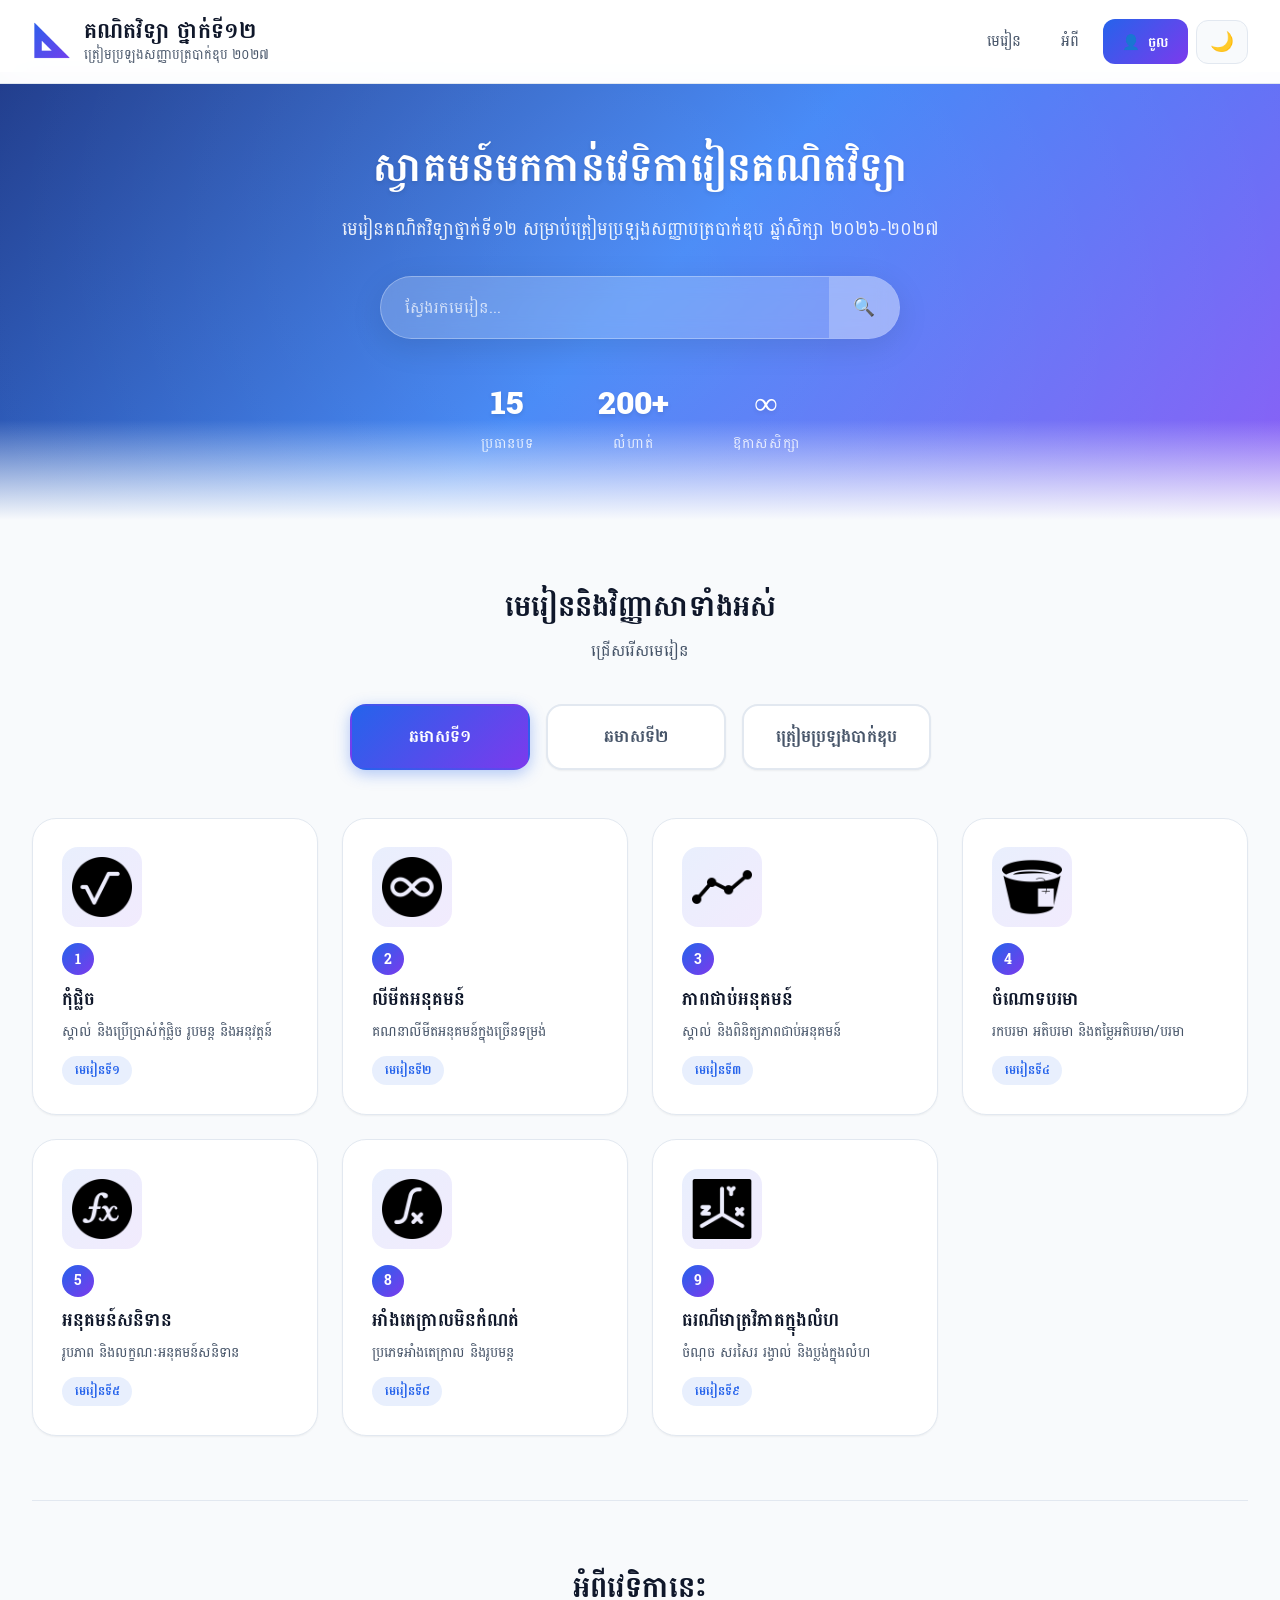
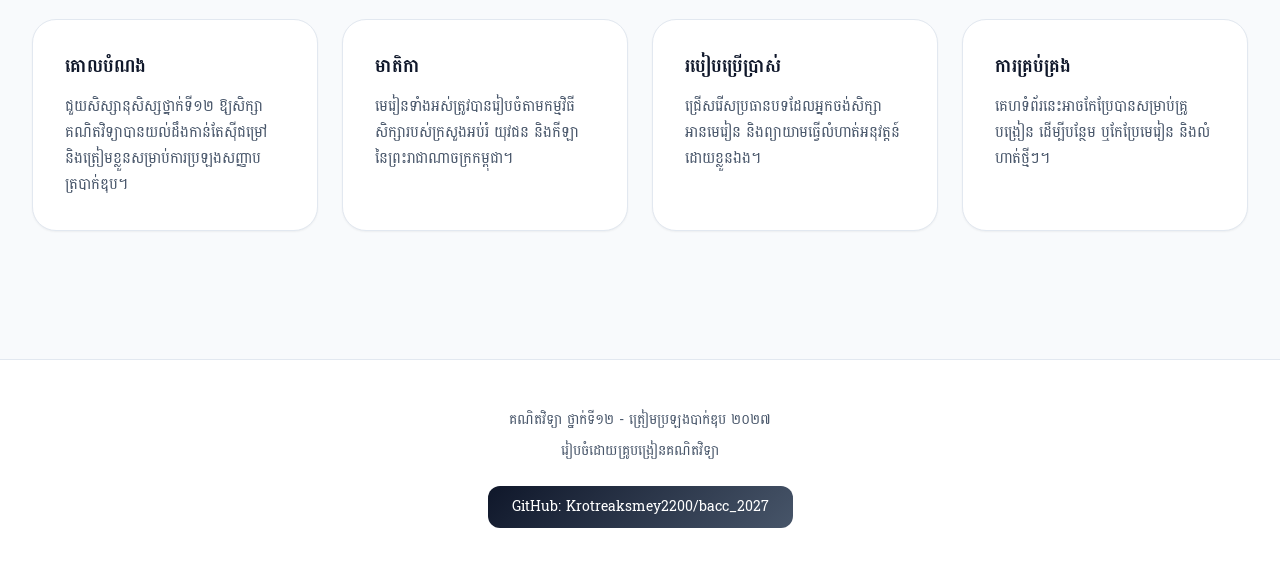
==== index.html @ 8f32b0fa "Revert "Add user management: allow/block/delete users, check access permissions" This reverts commit" ====
<!DOCTYPE html>
<html lang="km">
<head>
    <meta charset="UTF-8">
    <meta name="viewport" content="width=device-width, initial-scale=1.0">
    <title>គណិតវិទ្យា ថ្នាក់ទី១២ - ត្រៀមប្រឡងបាក់ឌុប ២០២៧</title>
    <link rel="stylesheet" href="css/style.css">
    <link rel="preconnect" href="https://fonts.googleapis.com">
    <link href="https://fonts.googleapis.com/css2?family=Battambang:wght@300;400;500;600;700;800;900&family=Noto+Sans+Khmer:wght@300;400;500;600;700&display=swap" rel="stylesheet">
    <script src="https://polyfill.io/v3/polyfill.min.js?features=es6"></script>
    <script>
    MathJax = {
        tex: {
            inlineMath: [['\\(', '\\)']],
            displayMath: [['$$', '$$']],
            processEscapes: true
        }
    };
    </script>
    <script id="MathJax-script" async src="https://cdn.jsdelivr.net/npm/mathjax@3/es5/tex-mml-chtml.js"></script>
    
    <!-- Firebase SDK -->
    <script src="https://www.gstatic.com/firebasejs/10.12.0/firebase-app-compat.js"></script>
    <script src="https://www.gstatic.com/firebasejs/10.12.0/firebase-auth-compat.js"></script>
    <script src="https://www.gstatic.com/firebasejs/10.12.0/firebase-firestore-compat.js"></script>
</head>
<body>

    <header class="header">
        <div class="header-content">
            <div class="logo">
                <span class="logo-icon">📐</span>
                <div>
                    <h1>គណិតវិទ្យា ថ្នាក់ទី១២</h1>
                    <p class="subtitle">ត្រៀមប្រឡងសញ្ញាបត្របាក់ឌុប ២០២៧</p>
                </div>
            </div>
            <nav class="nav-links">
                <a href="#topics" class="nav-link">មេរៀន</a>
                <a href="#about" class="nav-link">អំពី</a>
                <div id="authSection">
                    <button id="loginBtn" class="login-btn" onclick="signInWithGoogle()">
                        <span class="login-icon">👤</span>
                        <span class="login-text">ចូល</span>
                    </button>
                    <div id="userSection" class="user-section hidden">
                        <img id="userAvatar" class="user-avatar" src="" alt="avatar">
                        <span id="userName" class="user-name"></span>
                        <button id="logoutBtn" class="logout-btn" onclick="signOut()">ចេញ</button>
                    </div>
                </div>
                <button id="themeToggle" class="theme-toggle" title="ប្ដូរពណ៌">🌙</button>
            </nav>
            <button class="mobile-menu-btn" id="mobileMenuBtn">☰</button>
        </div>
    </header>

    <section class="hero">
        <div class="hero-content">
            <h2>ស្វាគមន៍មកកាន់វេទិការៀនគណិតវិទ្យា</h2>
            <p>មេរៀនគណិតវិទ្យាថ្នាក់ទី១២ សម្រាប់ត្រៀមប្រឡងសញ្ញាបត្របាក់ឌុប ឆ្នាំសិក្សា ២០២៦-២០២៧</p>
            <div class="search-box">
                <input type="text" id="searchInput" placeholder="ស្វែងរកមេរៀន..." />
                <button id="searchBtn" class="search-btn">🔍</button>
            </div>
            <div class="stats">
                <div class="stat-item">
                    <span class="stat-number">15</span>
                    <span class="stat-label">ប្រធានបទ</span>
                </div>
                <div class="stat-item">
                    <span class="stat-number">200+</span>
                    <span class="stat-label">លំហាត់</span>
                </div>
                <div class="stat-item">
                    <span class="stat-number">∞</span>
                    <span class="stat-label">ឱកាសសិក្សា</span>
                </div>
            </div>
        </div>
    </section>

    <main class="main-content">
        <section id="topics" class="topics-section">
            <h2 class="section-title"> មេរៀននិងវិញ្ញាសាទាំងអស់</h2>
            <p class="section-desc">ជ្រើសរើសមេរៀន</p>

            <div class="semester-tabs">
                <button class="semester-tab active" data-semester="1" onclick="filterBySemester(1)">ឆមាសទី១</button>
                <button class="semester-tab" data-semester="2" onclick="filterBySemester(2)">ឆមាសទី២</button>
                <button class="semester-tab" data-semester="3" onclick="filterBySemester(3)">ត្រៀមប្រឡងបាក់ឌុប</button>
            </div>

            <div class="topics-grid" id="topicsGrid">
                <!-- Topics will be loaded dynamically -->
            </div>
        </section>

        <section id="about" class="about-section">
            <h2 class="section-title"> អំពីវេទិកានេះ</h2>
            <div class="about-content">
                <div class="about-card">
                    <h3> គោលបំណង</h3>
                    <p>ជួយសិស្សានុសិស្សថ្នាក់ទី១២ ឱ្យសិក្សាគណិតវិទ្យាបានយល់ដឹងកាន់តែស៊ីជម្រៅ និងត្រៀមខ្លួនសម្រាប់ការប្រឡងសញ្ញាបត្របាក់ឌុប។</p>
                </div>
                <div class="about-card">
                    <h3> មាតិកា</h3>
                    <p>មេរៀនទាំងអស់ត្រូវបានរៀបចំតាមកម្មវិធីសិក្សារបស់ក្រសួងអប់រំ យុវជន និងកីឡា នៃព្រះរាជាណាចក្រកម្ពុជា។</p>
                </div>
                <div class="about-card">
                    <h3> របៀបប្រើប្រាស់</h3>
                    <p>ជ្រើសរើសប្រធានបទដែលអ្នកចង់សិក្សា អានមេរៀន និងព្យាយាមធ្វើលំហាត់អនុវត្តន៍ដោយខ្លួនឯង។</p>
                </div>
                <div class="about-card">
                    <h3> ការគ្រប់គ្រង</h3>
                    <p>គេហទំព័រនេះអាចកែប្រែបានសម្រាប់គ្រូបង្រៀន ដើម្បីបន្ថែម ឬកែប្រែមេរៀន និងលំហាត់ថ្មីៗ។</p>
                </div>
            </div>
        </section>
    </main>

    <div id="topicModal" class="modal hidden">
        <div class="modal-overlay" id="modalOverlay"></div>
        <div class="modal-content">
            <button class="modal-close" id="modalClose">&times;</button>
            <div class="modal-header">
                <span class="modal-icon" id="modalIcon"></span>
                <h2 id="modalTitle"></h2>
            </div>
            <div class="modal-tabs">
                <button class="modal-tab active" data-tab="lesson" onclick="switchTab('lesson')">📖 មេរៀន</button>
                <button class="modal-tab" data-tab="exercise" onclick="switchTab('exercise')">✏️ លំហាត់</button>
            </div>
            <div class="modal-body" id="modalBody">
                <!-- Lesson content will be loaded here -->
            </div>
            <div class="modal-body hidden" id="exerciseBody">
                <!-- Exercise content will be loaded here -->
            </div>
        </div>
    </div>

    <!-- PDF Fullscreen Viewer -->
    <div id="pdfFullscreen" class="pdf-fullscreen hidden">
        <div class="pdf-fullscreen-header">
            <span id="pdfFullscreenTitle" class="pdf-fullscreen-title"></span>
            <button class="pdf-fullscreen-close" onclick="closePdfFullscreen()">&times;</button>
        </div>
        <iframe id="pdfFullscreenFrame" src="" frameborder="0"></iframe>
    </div>

    <footer class="footer">
        <div class="footer-content">
            <p>គណិតវិទ្យា ថ្នាក់ទី១២ - ត្រៀមប្រឡងបាក់ឌុប ២០២៧</p>
            <p>រៀបចំដោយគ្រូបង្រៀនគណិតវិទ្យា </p>
            <p class="footer-github">
                <a href=" " target="_blank">
                     GitHub: Krotreaksmey2200/bacc_2027
                </a>
            </p>
        </div>
    </footer>

    <!-- Topic Files -->
    <script src="topics/01.js"></script>
    <script src="topics/02.js"></script>
    <script src="topics/03.js"></script>
    <script src="topics/04.js"></script>
    <script src="topics/05.js"></script>
    <script src="topics/06.js"></script>
    <script src="topics/07.js"></script>
    <script src="topics/08.js"></script>
    <script src="topics/09.js"></script>
    <script src="topics/10.js"></script>
    <script src="topics/11.js"></script>
    <script src="topics/12.js"></script>
    <script src="topics/13.js"></script>
    <script src="topics/14.js"></script>
    <script src="topics/15.js"></script>
    <script src="topics/16.js"></script>
    <script src="topics/17.js"></script>
    <script src="topics/18.js"></script>
    
    <script src="js/data.js"></script>
    <script src="js/main.js"></script>
    <script src="js/firebase-config.js"></script>
    <script>
        // Auth check - redirect to login if not authenticated
        auth.onAuthStateChanged((user) => {
            if (!user) {
                window.location.href = 'login.html';
            }
        });
        
        // Auth functions
        const loginBtn = document.getElementById('loginBtn');
        const userSection = document.getElementById('userSection');
        const userAvatar = document.getElementById('userAvatar');
        const userName = document.getElementById('userName');
        
        // Google Sign-In
        function signInWithGoogle() {
            auth.signInWithPopup(provider)
                .then((result) => {
                    console.log('User signed in:', result.user.displayName);
                })
                .catch((error) => {
                    console.error('Error:', error.message);
                    alert('មានកំហុសក្នុងការចូល។ សូមព្យាយាមម្តងទៀត។');
                });
        }
        
        // Sign Out
        function signOut() {
            auth.signOut()
                .then(() => {
                    console.log('User signed out');
                })
                .catch((error) => {
                    console.error('Error:', error.message);
                });
        }
        
        // Auth State Observer
        auth.onAuthStateChanged((user) => {
            if (user) {
                // User is signed in
                loginBtn.classList.add('hidden');
                userSection.classList.remove('hidden');
                userAvatar.src = user.photoURL || 'https://via.placeholder.com/32';
                userName.textContent = user.displayName || user.email;
                
                // Save user and log activity
                saveUser(user);
                logActivity('view_home', 'index.html');
            } else {
                // User is signed out
                loginBtn.classList.remove('hidden');
                userSection.classList.add('hidden');
            }
        });
    </script>
</body>
</html>
---- css/style.css ----
/* ===== CSS Variables ===== */
:root {
    --primary: #2563eb;
    --primary-dark: #1d4ed8;
    --primary-light: #3b82f6;
    --secondary: #7c3aed;
    --accent: #06b6d4;
    --success: #10b981;
    --warning: #f59e0b;
    --danger: #ef4444;
    --bg: #f8fafc;
    --bg-card: #ffffff;
    --bg-header: rgba(255, 255, 255, 0.98);
    --text: #0f172a;
    --text-secondary: #475569;
    --text-light: #94a3b8;
    --border: #e2e8f0;
    --shadow-sm: 0 1px 2px 0 rgba(0, 0, 0, 0.05);
    --shadow: 0 4px 6px -1px rgba(0, 0, 0, 0.1), 0 2px 4px -2px rgba(0, 0, 0, 0.1);
    --shadow-md: 0 10px 15px -3px rgba(0, 0, 0, 0.1), 0 4px 6px -4px rgba(0, 0, 0, 0.1);
    --shadow-lg: 0 20px 25px -5px rgba(0, 0, 0, 0.1), 0 8px 10px -6px rgba(0, 0, 0, 0.1);
    --shadow-xl: 0 25px 50px -12px rgba(0, 0, 0, 0.25);
    --radius: 12px;
    --radius-lg: 16px;
    --radius-xl: 24px;
    --transition: all 0.2s cubic-bezier(0.4, 0, 0.2, 1);
}

[data-theme="dark"] {
    --primary: #60a5fa;
    --primary-dark: #93bbfd;
    --primary-light: #3b82f6;
    --secondary: #a78bfa;
    --accent: #22d3ee;
    --bg: #0f172a;
    --bg-card: #1e293b;
    --bg-header: rgba(15, 23, 42, 0.98);
    --text: #f1f5f9;
    --text-secondary: #94a3b8;
    --text-light: #64748b;
    --border: #334155;
    --shadow-sm: 0 1px 2px 0 rgba(0, 0, 0, 0.3);
    --shadow: 0 4px 6px -1px rgba(0, 0, 0, 0.3), 0 2px 4px -2px rgba(0, 0, 0, 0.3);
    --shadow-md: 0 10px 15px -3px rgba(0, 0, 0, 0.3), 0 4px 6px -4px rgba(0, 0, 0, 0.3);
    --shadow-lg: 0 20px 25px -5px rgba(0, 0, 0, 0.3), 0 8px 10px -6px rgba(0, 0, 0, 0.3);
    --shadow-xl: 0 25px 50px -12px rgba(0, 0, 0, 0.5);
}

/* ===== Reset & Base ===== */
*, *::before, *::after {
    margin: 0;
    padding: 0;
    box-sizing: border-box;
}

html {
    scroll-behavior: smooth;
    -webkit-text-size-adjust: 100%;
}

body {
    font-family: 'Battambang', 'Noto Sans Khmer', -apple-system, BlinkMacSystemFont, sans-serif;
    background: var(--bg);
    color: var(--text);
    line-height: 1.6;
    transition: var(--transition);
    -webkit-font-smoothing: antialiased;
    -moz-osx-font-smoothing: grayscale;
}

a {
    text-decoration: none;
    color: inherit;
}

/* ===== Header ===== */
.header {
    position: fixed;
    top: 0;
    left: 0;
    right: 0;
    background: var(--bg-header);
    backdrop-filter: blur(20px);
    -webkit-backdrop-filter: blur(20px);
    border-bottom: 1px solid var(--border);
    z-index: 1000;
    transition: var(--transition);
}

.header-content {
    max-width: 1280px;
    margin: 0 auto;
    padding: 1rem 2rem;
    display: flex;
    align-items: center;
    justify-content: space-between;
}

.logo {
    display: flex;
    align-items: center;
    gap: 12px;
}

.logo-icon {
    font-size: 2rem;
    background: linear-gradient(135deg, var(--primary), var(--secondary));
    -webkit-background-clip: text;
    -webkit-text-fill-color: transparent;
    background-clip: text;
}

.logo h1 {
    font-family: 'Battambang', serif;
    font-size: 1.4rem;
    font-weight: 700;
    color: var(--text);
    line-height: 1.2;
}

.logo .subtitle {
    font-size: 0.8rem;
    color: var(--text-secondary);
    font-weight: 400;
}

.nav-links {
    display: flex;
    align-items: center;
    gap: 0.5rem;
}

.nav-link {
    font-size: 0.95rem;
    font-weight: 500;
    color: var(--text-secondary);
    transition: var(--transition);
    padding: 0.6rem 1rem;
    border-radius: var(--radius);
}

.nav-link:hover {
    color: var(--primary);
    background: rgba(37, 99, 235, 0.08);
}

.theme-toggle {
    background: var(--bg);
    border: 1px solid var(--border);
    font-size: 1.2rem;
    cursor: pointer;
    padding: 0.6rem 0.8rem;
    border-radius: var(--radius);
    transition: var(--transition);
    display: flex;
    align-items: center;
    justify-content: center;
}

.theme-toggle:hover {
    border-color: var(--primary);
    background: rgba(37, 99, 235, 0.08);
    transform: scale(1.05);
}

/* ===== Auth Styles ===== */
.login-btn {
    display: flex;
    align-items: center;
    gap: 0.5rem;
    padding: 0.6rem 1.2rem;
    background: linear-gradient(135deg, var(--primary), var(--secondary));
    color: white;
    border: none;
    border-radius: var(--radius);
    font-size: 0.9rem;
    font-weight: 600;
    cursor: pointer;
    transition: var(--transition);
    font-family: 'Battambang', sans-serif;
}

.login-btn:hover {
    transform: translateY(-2px);
    box-shadow: 0 4px 12px rgba(37, 99, 235, 0.4);
}

.user-section {
    display: flex;
    align-items: center;
    gap: 0.8rem;
}

.user-avatar {
    width: 32px;
    height: 32px;
    border-radius: 50%;
    border: 2px solid var(--primary);
}

.user-name {
    font-size: 0.85rem;
    font-weight: 600;
    color: var(--text);
    max-width: 100px;
    overflow: hidden;
    text-overflow: ellipsis;
    white-space: nowrap;
}

.logout-btn {
    padding: 0.4rem 0.8rem;
    background: var(--danger);
    color: white;
    border: none;
    border-radius: var(--radius);
    font-size: 0.8rem;
    font-weight: 600;
    cursor: pointer;
    transition: var(--transition);
    font-family: 'Battambang', sans-serif;
}

.logout-btn:hover {
    background: #dc2626;
    transform: translateY(-1px);
}

.hidden {
    display: none !important;
}

.mobile-menu-btn {
    display: none;
    background: none;
    border: none;
    font-size: 1.5rem;
    cursor: pointer;
    color: var(--text);
    padding: 0.5rem;
}

/* ===== Hero Section ===== */
.hero {
    margin-top: 72px;
    background: linear-gradient(135deg, #1e3a8a 0%, #3b82f6 50%, #8b5cf6 100%);
    padding: 4rem 2rem;
    text-align: center;
    position: relative;
    overflow: hidden;
}

.hero::before {
    content: '';
    position: absolute;
    top: -50%;
    left: -50%;
    width: 200%;
    height: 200%;
    background: radial-gradient(circle, rgba(255,255,255,0.1) 0%, transparent 60%);
    animation: float 8s ease-in-out infinite;
}

.hero::after {
    content: '';
    position: absolute;
    bottom: 0;
    left: 0;
    right: 0;
    height: 100px;
    background: linear-gradient(to top, var(--bg), transparent);
}

@keyframes float {
    0%, 100% { transform: translate(0, 0) rotate(0deg); }
    33% { transform: translate(30px, -30px) rotate(5deg); }
    66% { transform: translate(-20px, 20px) rotate(-5deg); }
}

.hero-content {
    position: relative;
    z-index: 1;
    max-width: 800px;
    margin: 0 auto;
}

.hero h2 {
    font-family: 'Battambang', serif;
    font-size: 2.5rem;
    color: #ffffff;
    margin-bottom: 1rem;
    font-weight: 700;
    text-shadow: 0 2px 4px rgba(0, 0, 0, 0.1);
}

.hero p {
    font-size: 1.1rem;
    color: rgba(255, 255, 255, 0.9);
    margin-bottom: 2rem;
    max-width: 600px;
    margin-left: auto;
    margin-right: auto;
}

.search-box {
    display: flex;
    max-width: 520px;
    margin: 0 auto 2.5rem;
    background: rgba(255, 255, 255, 0.2);
    border-radius: 50px;
    overflow: hidden;
    backdrop-filter: blur(10px);
    border: 1px solid rgba(255, 255, 255, 0.3);
    box-shadow: 0 8px 32px rgba(0, 0, 0, 0.1);
    transition: var(--transition);
}

.search-box:focus-within {
    background: rgba(255, 255, 255, 0.25);
    border-color: rgba(255, 255, 255, 0.5);
    box-shadow: 0 8px 32px rgba(0, 0, 0, 0.15);
}

.search-box input {
    flex: 1;
    padding: 1rem 1.5rem;
    border: none;
    background: transparent;
    color: #fff;
    font-size: 1rem;
    font-family: inherit;
    outline: none;
}

.search-box input::placeholder {
    color: rgba(255, 255, 255, 0.7);
}

.search-btn {
    padding: 1rem 1.5rem;
    background: rgba(255, 255, 255, 0.25);
    border: none;
    color: white;
    cursor: pointer;
    transition: var(--transition);
    font-size: 1.1rem;
}

.search-btn:hover {
    background: rgba(255, 255, 255, 0.35);
}

.stats {
    display: flex;
    justify-content: center;
    gap: 4rem;
}

.stat-item {
    text-align: center;
}

.stat-number {
    display: block;
    font-size: 2rem;
    font-weight: 800;
    color: #ffffff;
    font-family: 'Battambang', serif;
    text-shadow: 0 2px 4px rgba(0, 0, 0, 0.1);
}

.stat-label {
    font-size: 0.85rem;
    color: rgba(255, 255, 255, 0.8);
    text-transform: uppercase;
    letter-spacing: 1px;
    font-weight: 500;
}

/* ===== Main Content ===== */
.main-content {
    max-width: 1280px;
    margin: 0 auto;
    padding: 4rem 2rem;
}

.section-title {
    font-family: 'Battambang', serif;
    font-size: 1.8rem;
    font-weight: 700;
    text-align: center;
    margin-bottom: 0.5rem;
    color: var(--text);
}

.section-desc {
    text-align: center;
    color: var(--text-secondary);
    margin-bottom: 2.5rem;
    font-size: 1rem;
}

/* ===== Semester Tabs ===== */
.semester-tabs {
    display: flex;
    gap: 1rem;
    margin-bottom: 3rem;
    flex-wrap: wrap;
    justify-content: center;
}

.semester-tab {
    padding: 1rem 2rem;
    border: 2px solid var(--border);
    background: var(--bg-card);
    font-size: 1.05rem;
    font-weight: 600;
    font-family: 'Battambang', serif;
    color: var(--text-secondary);
    cursor: pointer;
    border-radius: var(--radius-lg);
    transition: var(--transition);
    min-width: 180px;
    text-align: center;
    box-shadow: var(--shadow-sm);
}

.semester-tab:hover {
    border-color: var(--primary);
    color: var(--primary);
    background: rgba(37, 99, 235, 0.05);
    transform: translateY(-2px);
    box-shadow: var(--shadow);
}

.semester-tab.active {
    background: linear-gradient(135deg, var(--primary), var(--secondary));
    color: white;
    border-color: transparent;
    box-shadow: 0 4px 15px rgba(37, 99, 235, 0.35);
}

/* ===== Topics Grid ===== */
.topics-grid {
    display: grid;
    grid-template-columns: repeat(auto-fill, minmax(280px, 1fr));
    gap: 1.5rem;
    margin-bottom: 4rem;
}

.topic-card {
    background: var(--bg-card);
    border-radius: var(--radius-xl);
    padding: 1.8rem;
    border: 1px solid var(--border);
    cursor: pointer;
    transition: var(--transition);
    position: relative;
    overflow: hidden;
    box-shadow: var(--shadow-sm);
}

.topic-card::before {
    content: '';
    position: absolute;
    top: 0;
    left: 0;
    right: 0;
    height: 4px;
    background: linear-gradient(90deg, var(--primary), var(--secondary), var(--accent));
    transform: scaleX(0);
    transition: transform 0.3s ease;
    transform-origin: left;
}

.topic-card:hover {
    transform: translateY(-8px);
    box-shadow: var(--shadow-lg);
    border-color: var(--primary);
}

.topic-card:hover::before {
    transform: scaleX(1);
}

.topic-card:active {
    transform: translateY(-4px);
}

.topic-card-icon {
    font-size: 2.8rem;
    margin-bottom: 1rem;
    display: block;
}

.topic-card-icon-wrapper {
    margin-bottom: 1rem;
    display: flex;
    align-items: center;
    justify-content: center;
    width: 80px;
    height: 80px;
    background: linear-gradient(135deg, rgba(37, 99, 235, 0.1), rgba(124, 58, 237, 0.1));
    border-radius: var(--radius-lg);
}

.topic-card-img {
    width: 60px;
    height: 60px;
    object-fit: contain;
}

.topic-card-img-modal {
    width: 40px;
    height: 40px;
    object-fit: contain;
}

.topic-card-number {
    display: inline-flex;
    align-items: center;
    justify-content: center;
    background: linear-gradient(135deg, var(--primary), var(--secondary));
    color: white;
    width: 32px;
    height: 32px;
    border-radius: 50%;
    font-size: 0.85rem;
    font-weight: 700;
    margin-bottom: 0.8rem;
}

.topic-card h3 {
    font-family: 'Battambang', serif;
    font-size: 1.15rem;
    font-weight: 700;
    margin-bottom: 0.5rem;
    color: var(--text);
    line-height: 1.3;
}

.topic-card p {
    font-size: 0.9rem;
    color: var(--text-secondary);
    line-height: 1.6;
    margin-bottom: 0.8rem;
}

.topic-card-tag {
    display: inline-flex;
    align-items: center;
    gap: 0.3rem;
    padding: 0.3rem 0.8rem;
    border-radius: 20px;
    font-size: 0.75rem;
    font-weight: 600;
    background: rgba(37, 99, 235, 0.1);
    color: var(--primary);
}

[data-theme="dark"] .topic-card-tag {
    background: rgba(96, 165, 250, 0.15);
}

/* ===== About Section ===== */
.about-section {
    margin-top: 4rem;
    padding-top: 4rem;
    border-top: 1px solid var(--border);
}

.about-content {
    display: grid;
    grid-template-columns: repeat(auto-fill, minmax(280px, 1fr));
    gap: 1.5rem;
}

.about-card {
    background: var(--bg-card);
    border: 1px solid var(--border);
    border-radius: var(--radius-xl);
    padding: 2rem;
    transition: var(--transition);
    box-shadow: var(--shadow-sm);
}

.about-card:hover {
    box-shadow: var(--shadow-md);
    transform: translateY(-4px);
}

.about-card h3 {
    font-family: 'Battambang', serif;
    font-size: 1.15rem;
    font-weight: 700;
    margin-bottom: 0.8rem;
    color: var(--text);
    display: flex;
    align-items: center;
    gap: 0.5rem;
}

.about-card p {
    font-size: 0.95rem;
    color: var(--text-secondary);
    line-height: 1.7;
}

/* ===== PDF Card ===== */
.pdf-card {
    background: var(--bg-card);
    border: 1px solid var(--border);
    border-radius: var(--radius-lg);
    margin-bottom: 1.2rem;
    overflow: hidden;
    transition: var(--transition);
    box-shadow: var(--shadow-sm);
}

.pdf-card:hover {
    border-color: var(--primary);
    box-shadow: var(--shadow);
}

.pdf-card-header {
    display: flex;
    align-items: center;
    justify-content: space-between;
    padding: 1.2rem 1.5rem;
    flex-wrap: wrap;
    gap: 1rem;
}

.pdf-info {
    display: flex;
    align-items: center;
    gap: 1rem;
    flex: 1;
    min-width: 200px;
}

.pdf-icon {
    font-size: 2rem;
    width: 50px;
    height: 50px;
    display: flex;
    align-items: center;
    justify-content: center;
    background: rgba(37, 99, 235, 0.1);
    border-radius: var(--radius);
}

.pdf-name {
    font-size: 1rem;
    font-weight: 600;
    color: var(--text);
}

.pdf-actions {
    display: flex;
    gap: 0.8rem;
    flex-wrap: wrap;
}

.pdf-btn {
    padding: 0.7rem 1.2rem;
    border: none;
    border-radius: var(--radius);
    font-size: 0.9rem;
    font-weight: 600;
    cursor: pointer;
    transition: var(--transition);
    display: inline-flex;
    align-items: center;
    gap: 0.4rem;
    text-decoration: none;
}

.pdf-btn-download {
    background: linear-gradient(135deg, var(--primary), var(--secondary));
    color: white;
    box-shadow: 0 2px 8px rgba(37, 99, 235, 0.3);
}

.pdf-btn-view {
    background: linear-gradient(135deg, var(--success), var(--accent));
    color: white;
    box-shadow: 0 2px 8px rgba(16, 185, 129, 0.3);
}

.pdf-btn-download:hover,
.pdf-btn-view:hover {
    transform: translateY(-2px);
    box-shadow: 0 4px 12px rgba(37, 99, 235, 0.4);
}

/* ===== PDF Preview ===== */
.pdf-preview {
    border-top: 1px solid var(--border);
    padding: 0;
    max-height: 600px;
    overflow: hidden;
    transition: max-height 0.3s ease;
}

.pdf-preview.hidden {
    max-height: 0;
    border-top: none;
}

.pdf-preview iframe {
    width: 100%;
    height: 600px;
    border: none;
    display: block;
}

/* ===== PDF Viewer Empty ===== */
.pdf-viewer {
    margin-top: 1rem;
    border: 1px solid var(--border);
    border-radius: var(--radius-lg);
    overflow: hidden;
    height: 250px;
    background: var(--bg);
}

.pdf-viewer-empty {
    display: flex;
    flex-direction: column;
    align-items: center;
    justify-content: center;
    height: 100%;
    color: var(--text-secondary);
    padding: 2rem;
}

.pdf-viewer-empty .empty-icon {
    font-size: 3.5rem;
    margin-bottom: 1rem;
    opacity: 0.5;
}

/* ===== Modal ===== */
.modal {
    position: fixed;
    top: 0;
    left: 0;
    right: 0;
    bottom: 0;
    z-index: 2000;
    display: flex;
    align-items: center;
    justify-content: center;
    opacity: 1;
    transition: opacity 0.3s ease;
    overflow-y: auto;
    -webkit-overflow-scrolling: touch;
    padding: 1rem;
}

.modal.hidden {
    opacity: 0;
    pointer-events: none;
}

.modal-overlay {
    position: fixed;
    top: 0;
    left: 0;
    right: 0;
    bottom: 0;
    background: rgba(0, 0, 0, 0.6);
    backdrop-filter: blur(8px);
    -webkit-backdrop-filter: blur(8px);
}

.modal-content {
    position: relative;
    background: var(--bg-card);
    border-radius: var(--radius-xl);
    width: 100%;
    max-width: 900px;
    max-height: 90vh;
    overflow-y: auto;
    -webkit-overflow-scrolling: touch;
    padding: 2rem;
    box-shadow: var(--shadow-xl);
    margin: 1rem auto;
}

.modal.hidden .modal-content {
    transform: translateY(20px) scale(0.95);
}

.modal-close {
    position: absolute;
    top: 1.2rem;
    right: 1.2rem;
    background: var(--bg);
    border: 1px solid var(--border);
    font-size: 1.5rem;
    cursor: pointer;
    width: 40px;
    height: 40px;
    border-radius: 50%;
    display: flex;
    align-items: center;
    justify-content: center;
    color: var(--text-secondary);
    transition: var(--transition);
    z-index: 10;
}

.modal-close:hover {
    background: var(--danger);
    color: white;
    border-color: var(--danger);
    transform: rotate(90deg);
}

.modal-header {
    display: flex;
    align-items: center;
    gap: 1rem;
    margin-bottom: 1.5rem;
    padding-bottom: 1.2rem;
    border-bottom: 1px solid var(--border);
}

.modal-icon {
    font-size: 2.5rem;
    width: 60px;
    height: 60px;
    display: flex;
    align-items: center;
    justify-content: center;
    background: linear-gradient(135deg, rgba(37, 99, 235, 0.1), rgba(124, 58, 237, 0.1));
    border-radius: var(--radius-lg);
}

.modal-header h2 {
    font-family: 'Battambang', serif;
    font-size: 1.5rem;
    font-weight: 700;
    color: var(--text);
}

/* ===== Modal Tabs ===== */
.modal-tabs {
    display: flex;
    gap: 0.5rem;
    margin-bottom: 1.5rem;
    border-bottom: 2px solid var(--border);
    padding-bottom: 0.5rem;
}

.modal-tab {
    padding: 0.8rem 1.5rem;
    border: none;
    background: transparent;
    font-size: 1rem;
    font-weight: 600;
    font-family: inherit;
    color: var(--text-secondary);
    cursor: pointer;
    border-radius: var(--radius) var(--radius) 0 0;
    transition: var(--transition);
}

.modal-tab:hover {
    background: rgba(37, 99, 235, 0.08);
    color: var(--primary);
}

.modal-tab.active {
    background: var(--primary);
    color: white;
}

/* ===== Modal Body ===== */
.modal-body {
    padding-bottom: 1rem;
    -webkit-overflow-scrolling: touch;
}

.modal-body.hidden {
    display: none;
}

.modal-body h3 {
    font-family: 'Battambang', serif;
    font-size: 1.2rem;
    font-weight: 700;
    color: var(--primary);
    margin: 1.5rem 0 0.8rem;
    padding-bottom: 0.5rem;
    border-bottom: 1px solid var(--border);
}

.modal-body h4 {
    font-size: 1rem;
    font-weight: 600;
    color: var(--text);
    margin: 1.2rem 0 0.6rem;
}

.modal-body p {
    font-size: 1rem;
    color: var(--text-secondary);
    margin-bottom: 1rem;
    line-height: 1.8;
}

.modal-body ul, .modal-body ol {
    padding-left: 1.5rem;
    margin-bottom: 1rem;
}

.modal-body li {
    font-size: 1rem;
    color: var(--text-secondary);
    margin-bottom: 0.6rem;
    line-height: 1.7;
}

.modal-body code {
    background: var(--bg);
    padding: 0.2rem 0.5rem;
    border-radius: 6px;
    font-size: 0.9rem;
    color: var(--primary);
    border: 1px solid var(--border);
}

.modal-body .formula-box {
    background: linear-gradient(135deg, rgba(37, 99, 235, 0.05), rgba(124, 58, 237, 0.05));
    border: 1px solid var(--border);
    border-left: 4px solid var(--primary);
    border-radius: var(--radius-lg);
    padding: 1.2rem;
    margin: 1.2rem 0;
    text-align: center;
    font-size: 1.2rem;
    overflow-x: auto;
}

.modal-body .example-box {
    background: linear-gradient(135deg, rgba(16, 185, 129, 0.05), rgba(6, 182, 212, 0.05));
    border: 1px solid rgba(16, 185, 129, 0.2);
    border-radius: var(--radius-lg);
    padding: 1.2rem;
    margin: 1.2rem 0;
}

.modal-body .example-box h4 {
    color: var(--success);
    margin-top: 0;
}

.modal-body .exercise-box {
    background: linear-gradient(135deg, rgba(37, 99, 235, 0.05), rgba(124, 58, 237, 0.05));
    border: 1px solid rgba(37, 99, 235, 0.2);
    border-radius: var(--radius-lg);
    padding: 1.2rem;
    margin: 1.2rem 0;
}

.modal-body .exercise-box h4 {
    color: var(--primary);
    margin-top: 0;
}

.modal-body .note-box {
    background: linear-gradient(135deg, rgba(245, 158, 11, 0.05), rgba(239, 68, 68, 0.05));
    border: 1px solid rgba(245, 158, 11, 0.2);
    border-radius: var(--radius-lg);
    padding: 1.2rem;
    margin: 1.2rem 0;
}

.modal-body .note-box h4 {
    color: var(--warning);
    margin-top: 0;
}

/* ===== PDF Fullscreen Viewer ===== */
.pdf-fullscreen {
    position: fixed;
    top: 0;
    left: 0;
    right: 0;
    bottom: 0;
    z-index: 5000;
    background: white;
    display: flex;
    flex-direction: column;
    transition: opacity 0.3s ease;
}

.pdf-fullscreen.hidden {
    opacity: 0;
    pointer-events: none;
}

[data-theme="dark"] .pdf-fullscreen {
    background: #1e293b;
}

.pdf-fullscreen-header {
    display: flex;
    align-items: center;
    justify-content: space-between;
    padding: 1rem 1.5rem;
    background: linear-gradient(135deg, var(--primary), var(--secondary));
    color: white;
    flex-shrink: 0;
}

.pdf-fullscreen-title {
    font-size: 1.1rem;
    font-weight: 600;
    font-family: 'Battambang', serif;
    white-space: nowrap;
    overflow: hidden;
    text-overflow: ellipsis;
    margin-right: 1rem;
}

.pdf-fullscreen-close {
    background: rgba(255, 255, 255, 0.2);
    border: none;
    font-size: 1.5rem;
    cursor: pointer;
    width: 40px;
    height: 40px;
    border-radius: 50%;
    display: flex;
    align-items: center;
    justify-content: center;
    color: white;
    transition: var(--transition);
    flex-shrink: 0;
}

.pdf-fullscreen-close:hover {
    background: rgba(255, 255, 255, 0.3);
    transform: rotate(90deg);
}

#pdfFullscreenFrame {
    flex: 1;
    width: 100%;
    border: none;
}

/* ===== Footer ===== */
.footer {
    background: var(--bg-card);
    border-top: 1px solid var(--border);
    padding: 3rem 2rem;
    text-align: center;
    margin-top: 4rem;
}

.footer-content p {
    font-size: 0.9rem;
    color: var(--text-secondary);
    margin-bottom: 0.5rem;
}

.footer-github a {
    display: inline-flex;
    align-items: center;
    gap: 0.5rem;
    margin-top: 1rem;
    padding: 0.6rem 1.5rem;
    background: linear-gradient(135deg, var(--text), var(--text-secondary));
    color: var(--bg-card);
    border-radius: var(--radius);
    font-size: 0.9rem;
    font-weight: 500;
    transition: var(--transition);
}

.footer-github a:hover {
    transform: translateY(-2px);
    box-shadow: var(--shadow-md);
}

/* ===== Scrollbar ===== */
::-webkit-scrollbar {
    width: 8px;
    height: 8px;
}

::-webkit-scrollbar-track {
    background: var(--bg);
    border-radius: 4px;
}

::-webkit-scrollbar-thumb {
    background: var(--text-light);
    border-radius: 4px;
}

::-webkit-scrollbar-thumb:hover {
    background: var(--text-secondary);
}

/* ===== Animation ===== */
.topic-card {
    animation: fadeInUp 0.5s ease forwards;
    opacity: 0;
}

@keyframes fadeInUp {
    from {
        opacity: 0;
        transform: translateY(30px);
    }
    to {
        opacity: 1;
        transform: translateY(0);
    }
}

.topic-card:nth-child(1) { animation-delay: 0.05s; }
.topic-card:nth-child(2) { animation-delay: 0.1s; }
.topic-card:nth-child(3) { animation-delay: 0.15s; }
.topic-card:nth-child(4) { animation-delay: 0.2s; }
.topic-card:nth-child(5) { animation-delay: 0.25s; }
.topic-card:nth-child(6) { animation-delay: 0.3s; }
.topic-card:nth-child(7) { animation-delay: 0.35s; }
.topic-card:nth-child(8) { animation-delay: 0.4s; }
.topic-card:nth-child(9) { animation-delay: 0.45s; }
.topic-card:nth-child(10) { animation-delay: 0.5s; }
.topic-card:nth-child(11) { animation-delay: 0.55s; }
.topic-card:nth-child(12) { animation-delay: 0.6s; }
.topic-card:nth-child(13) { animation-delay: 0.65s; }
.topic-card:nth-child(14) { animation-delay: 0.7s; }
.topic-card:nth-child(15) { animation-delay: 0.75s; }

/* ===== No Results ===== */
.no-results {
    text-align: center;
    padding: 4rem 2rem;
    color: var(--text-secondary);
    grid-column: 1 / -1;
}

.no-results .no-results-icon {
    font-size: 4rem;
    margin-bottom: 1.5rem;
    display: block;
    opacity: 0.5;
}

.no-results p {
    font-size: 1.1rem;
}

/* ===== iOS Fix ===== */
@supports (-webkit-touch-callout: none) {
    .modal-content {
        -webkit-overflow-scrolling: touch;
    }
    
    .modal-body {
        -webkit-overflow-scrolling: touch;
    }
}

/* ===== Responsive - Desktop ===== */
@media (min-width: 769px) and (max-width: 1024px) {
    .topics-grid {
        grid-template-columns: repeat(3, 1fr);
    }
    
    .semester-tabs {
        gap: 0.8rem;
    }
    
    .semester-tab {
        padding: 0.8rem 1.5rem;
        font-size: 1rem;
        min-width: 160px;
    }
}

/* ===== Responsive - Tablet ===== */
@media (max-width: 768px) {
    .header-content {
        padding: 0.8rem 1rem;
    }
    
    .nav-links {
        display: none;
        position: absolute;
        top: 100%;
        left: 0;
        right: 0;
        background: var(--bg-header);
        flex-direction: column;
        padding: 1rem;
        border-bottom: 1px solid var(--border);
        gap: 0.5rem;
        box-shadow: var(--shadow-lg);
    }
    
    .nav-links.active {
        display: flex;
    }
    
    .mobile-menu-btn {
        display: block;
    }
    
    .hero {
        padding: 3rem 1rem;
    }
    
    .hero h2 {
        font-size: 1.8rem;
    }
    
    .hero p {
        font-size: 1rem;
    }
    
    .search-box {
        flex-direction: row;
        max-width: 100%;
    }
    
    .search-box input {
        flex: 1;
    }
    
    .stats {
        gap: 2rem;
    }
    
    .stat-number {
        font-size: 1.6rem;
    }
    
    .stat-label {
        font-size: 0.8rem;
    }
    
    .main-content {
        padding: 2rem 1rem;
    }
    
    .section-title {
        font-size: 1.5rem;
    }
    
    .topics-grid {
        grid-template-columns: repeat(2, 1fr);
        gap: 1rem;
    }
    
    .topic-card {
        padding: 1.2rem;
    }
    
    .topic-card-icon-wrapper {
        width: 70px;
        height: 70px;
    }
    
    .topic-card-img {
        width: 50px;
        height: 50px;
    }
    
    .topic-card h3 {
        font-size: 1rem;
    }
    
    .topic-card p {
        font-size: 0.85rem;
    }
    
    .about-content {
        grid-template-columns: 1fr;
    }
    
    .semester-tabs {
        gap: 0.6rem;
    }
    
    .semester-tab {
        padding: 0.8rem 1.2rem;
        font-size: 0.95rem;
        min-width: 140px;
    }
    
    .modal-content {
        max-height: 85vh;
        padding: 1.5rem;
    }
    
    .modal-header {
        gap: 0.8rem;
    }
    
    .modal-header h2 {
        font-size: 1.3rem;
    }
    
    .modal-tabs {
        gap: 0.4rem;
    }
    
    .modal-tab {
        padding: 0.6rem 1rem;
        font-size: 0.9rem;
    }
    
    .modal-body h3 {
        font-size: 1.1rem;
    }
    
    .modal-body .formula-box {
        font-size: 1rem;
        padding: 1rem;
    }
    
    .pdf-card-header {
        flex-direction: column;
        align-items: flex-start;
        gap: 1rem;
    }
    
    .pdf-card .pdf-actions {
        width: 100%;
    }
    
    .pdf-btn {
        padding: 0.6rem 1rem;
        font-size: 0.85rem;
    }
    
    .pdf-preview iframe {
        height: 450px;
    }
}

/* ===== Responsive - Mobile ===== */
@media (max-width: 480px) {
    .header-content {
        padding: 0.6rem 0.8rem;
    }
    
    .logo h1 {
        font-size: 1.1rem;
    }
    
    .logo .subtitle {
        font-size: 0.7rem;
    }
    
    .logo-icon {
        font-size: 1.5rem;
    }
    
    .hero {
        margin-top: 60px;
        padding: 2rem 0.8rem;
    }
    
    .hero h2 {
        font-size: 1.4rem;
    }
    
    .hero p {
        font-size: 0.9rem;
        margin-bottom: 1.5rem;
    }
    
    .search-box {
        margin-bottom: 1.5rem;
        flex-direction: column;
        border-radius: var(--radius-lg);
        gap: 0;
    }
    
    .search-box input {
        padding: 0.8rem 1rem;
        font-size: 0.95rem;
        width: 100%;
    }
    
    .search-btn {
        padding: 0.8rem;
        width: 100%;
        border-radius: 0 0 var(--radius-lg) var(--radius-lg);
    }
    
    .stats {
        gap: 1.5rem;
    }
    
    .stat-number {
        font-size: 1.3rem;
    }
    
    .stat-label {
        font-size: 0.7rem;
    }
    
    .main-content {
        padding: 1.5rem 0.8rem;
    }
    
    .section-title {
        font-size: 1.3rem;
    }
    
    .section-desc {
        font-size: 0.9rem;
    }
    
    .semester-tabs {
        flex-direction: column;
        gap: 0.6rem;
    }
    
    .semester-tab {
        padding: 0.9rem 1rem;
        font-size: 1rem;
        min-width: auto;
        width: 100%;
        border-radius: var(--radius-lg);
    }
    
    .topics-grid {
        grid-template-columns: 1fr;
        gap: 1rem;
    }
    
    .topic-card {
        padding: 1.2rem;
        border-radius: var(--radius-lg);
    }
    
    .topic-card-icon-wrapper {
        width: 60px;
        height: 60px;
    }
    
    .topic-card-icon {
        font-size: 2rem;
    }
    
    .topic-card-img {
        width: 45px;
        height: 45px;
    }
    
    .topic-card h3 {
        font-size: 1rem;
    }
    
    .topic-card p {
        font-size: 0.85rem;
    }
    
    .modal {
        padding: 0.5rem;
    }
    
    .modal-content {
        width: 100%;
        max-height: 95vh;
        padding: 1rem;
        border-radius: var(--radius-lg);
        margin: 0.25rem auto;
    }
    
    .modal-icon {
        font-size: 1.8rem;
        width: 50px;
        height: 50px;
    }
    
    .modal-header h2 {
        font-size: 1.1rem;
    }
    
    .modal-tabs {
        gap: 0.3rem;
        margin-bottom: 1rem;
    }
    
    .modal-tab {
        padding: 0.6rem 0.8rem;
        font-size: 0.85rem;
        flex: 1;
        text-align: center;
    }
    
    .modal-body {
        font-size: 0.95rem;
    }
    
    .modal-body h3 {
        font-size: 1rem;
    }
    
    .modal-body p {
        font-size: 0.95rem;
    }
    
    .modal-body .formula-box {
        font-size: 0.95rem;
        padding: 0.8rem;
    }
    
    .pdf-card-header {
        padding: 1rem;
        gap: 0.8rem;
    }
    
    .pdf-card .pdf-info {
        gap: 0.6rem;
    }
    
    .pdf-card .pdf-icon {
        font-size: 1.6rem;
        width: 40px;
        height: 40px;
    }
    
    .pdf-card .pdf-name {
        font-size: 0.9rem;
    }
    
    .pdf-card .pdf-actions {
        flex-direction: column;
        gap: 0.5rem;
    }
    
    .pdf-btn {
        padding: 0.6rem 0.9rem;
        font-size: 0.85rem;
        width: 100%;
        justify-content: center;
    }
    
    .pdf-preview iframe {
        height: 350px;
    }
    
    .pdf-fullscreen-header {
        padding: 0.8rem 1rem;
    }
    
    .pdf-fullscreen-title {
        font-size: 0.95rem;
    }
    
    .footer {
        padding: 2rem 1rem;
    }
    
    .footer-content p {
        font-size: 0.85rem;
    }
    
    .footer-content a {
        font-size: 0.85rem;
    }
}
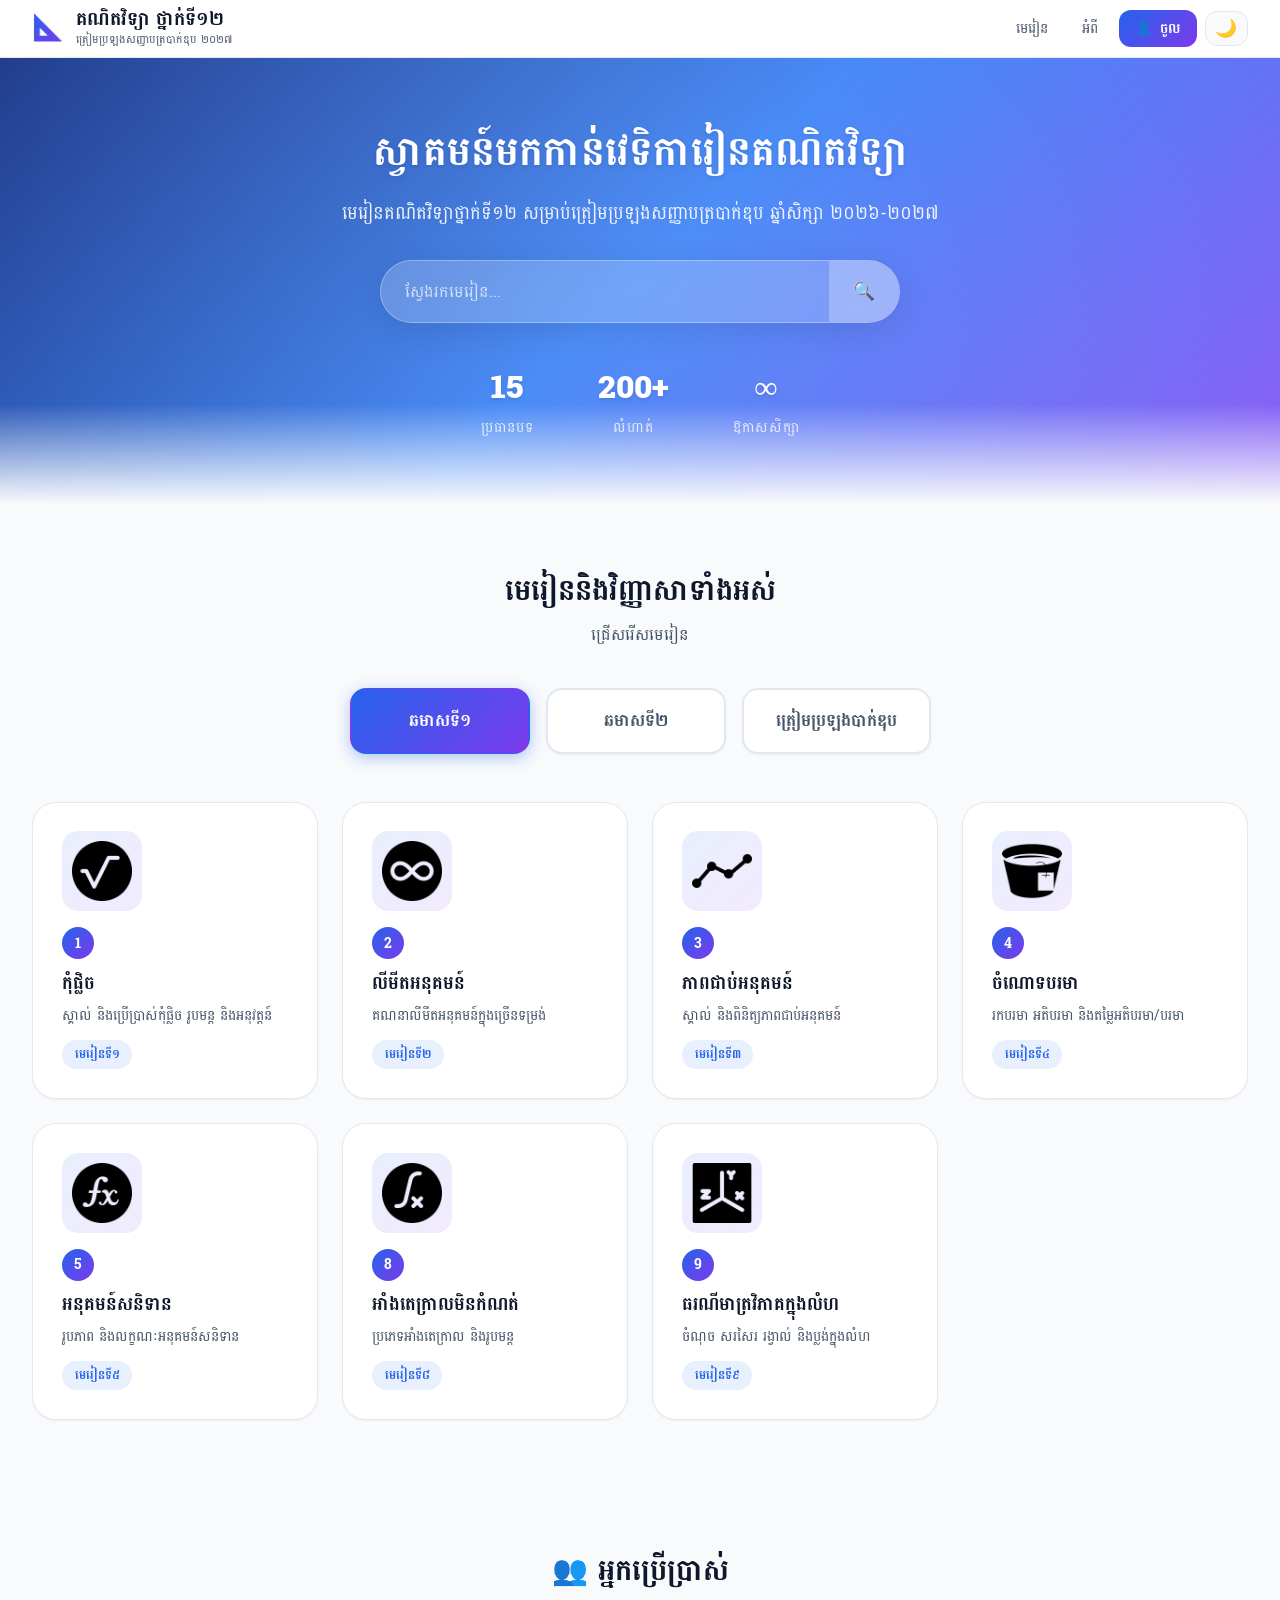
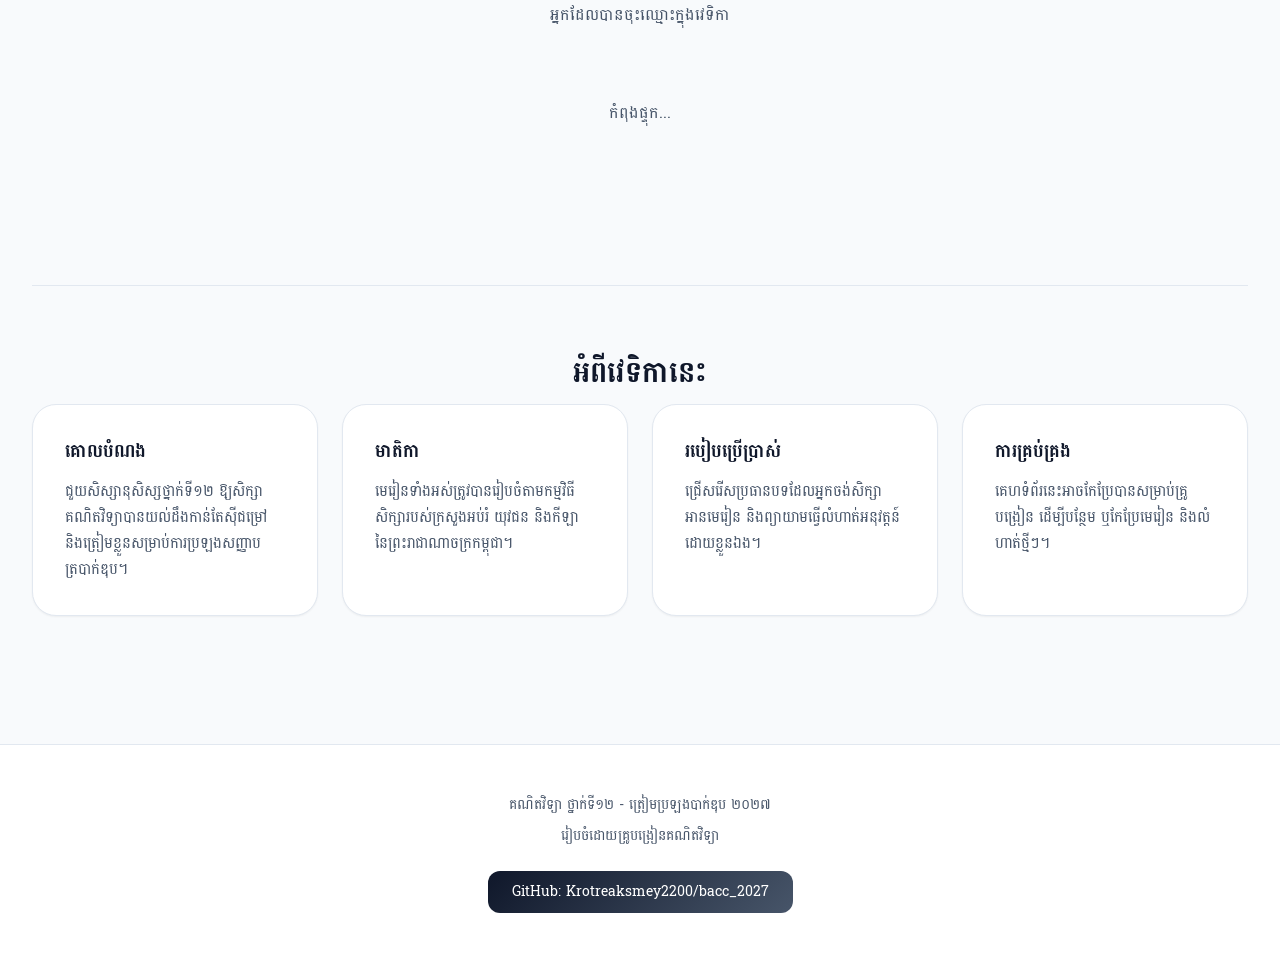
==== commit 1336c6fd: "Add users section to index.html showing all registered users" ====
--- a/index.html
+++ b/index.html
@@ -93,6 +93,14 @@
 
             <div class="topics-grid" id="topicsGrid">
                 <!-- Topics will be loaded dynamically -->
+            </div>
+        </section>
+
+        <section id="users" class="users-section">
+            <h2 class="section-title">👥 អ្នកប្រើប្រាស់</h2>
+            <p class="section-desc">អ្នកដែលបានចុះឈ្មោះក្នុងវេទិកា</p>
+            <div class="users-grid" id="usersGrid">
+                <p class="loading-text">កំពុងផ្ទុក...</p>
             </div>
         </section>
 
@@ -185,9 +193,26 @@
     <script src="js/main.js"></script>
     <script src="js/firebase-config.js"></script>
     <script>
+        // Check if user is allowed
+        async function isUserAllowed(email) {
+            if (isAdmin(auth.currentUser)) return true;
+            const blockedDoc = await db.collection('blockedEmails').doc(email).get();
+            if (blockedDoc.exists) return false;
+            const allowedSnapshot = await db.collection('allowedEmails').get();
+            if (allowedSnapshot.empty) return true;
+            const allowedDoc = await db.collection('allowedEmails').doc(email).get();
+            return allowedDoc.exists;
+        }
+        
         // Auth check - redirect to login if not authenticated
-        auth.onAuthStateChanged((user) => {
+        auth.onAuthStateChanged(async (user) => {
             if (!user) {
+                window.location.href = 'login.html';
+                return;
+            }
+            const allowed = await isUserAllowed(user.email);
+            if (!allowed) {
+                await auth.signOut();
                 window.location.href = 'login.html';
             }
         });
@@ -233,12 +258,52 @@
                 // Save user and log activity
                 saveUser(user);
                 logActivity('view_home', 'index.html');
+                
+                // Load users list
+                loadUsers();
             } else {
                 // User is signed out
                 loginBtn.classList.remove('hidden');
                 userSection.classList.add('hidden');
             }
         });
+        
+        // Load and render users
+        async function loadUsers() {
+            const grid = document.getElementById('usersGrid');
+            try {
+                const snapshot = await db.collection('users').orderBy('lastLogin', 'desc').get();
+                
+                if (snapshot.empty) {
+                    grid.innerHTML = '<p class="no-users">មិនទាន់មានអ្នកប្រើប្រាស់</p>';
+                    return;
+                }
+                
+                grid.innerHTML = snapshot.docs.map(doc => {
+                    const user = doc.data();
+                    const photo = user.photo || 'https://via.placeholder.com/44';
+                    const name = user.name || 'អ្នកប្រើប្រាស់';
+                    const email = user.email || '';
+                    const date = user.lastLogin 
+                        ? new Date(user.lastLogin.seconds * 1000).toLocaleDateString('km-KH')
+                        : '';
+                    
+                    return `
+                        <div class="user-card">
+                            <img src="${photo}" alt="${name}">
+                            <div class="user-card-info">
+                                <div class="user-card-name">${name}</div>
+                                <div class="user-card-email">${email}</div>
+                                ${date ? `<div class="user-card-date">ចូលចុងក្រោយ: ${date}</div>` : ''}
+                            </div>
+                        </div>
+                    `;
+                }).join('');
+            } catch (error) {
+                console.error('Error loading users:', error);
+                grid.innerHTML = '<p class="loading-text">មិនអាចផ្ទុកបាន</p>';
+            }
+        }
     </script>
 </body>
 </html>
--- a/css/style.css
+++ b/css/style.css
@@ -90,7 +90,7 @@
 .header-content {
     max-width: 1280px;
     margin: 0 auto;
-    padding: 1rem 2rem;
+    padding: 0.5rem 2rem;
     display: flex;
     align-items: center;
     justify-content: space-between;
@@ -103,7 +103,7 @@
 }
 
 .logo-icon {
-    font-size: 2rem;
+    font-size: 1.6rem;
     background: linear-gradient(135deg, var(--primary), var(--secondary));
     -webkit-background-clip: text;
     -webkit-text-fill-color: transparent;
@@ -112,14 +112,14 @@
 
 .logo h1 {
     font-family: 'Battambang', serif;
-    font-size: 1.4rem;
+    font-size: 1.2rem;
     font-weight: 700;
     color: var(--text);
     line-height: 1.2;
 }
 
 .logo .subtitle {
-    font-size: 0.8rem;
+    font-size: 0.7rem;
     color: var(--text-secondary);
     font-weight: 400;
 }
@@ -131,11 +131,11 @@
 }
 
 .nav-link {
-    font-size: 0.95rem;
+    font-size: 0.9rem;
     font-weight: 500;
     color: var(--text-secondary);
     transition: var(--transition);
-    padding: 0.6rem 1rem;
+    padding: 0.4rem 0.8rem;
     border-radius: var(--radius);
 }
 
@@ -147,9 +147,9 @@
 .theme-toggle {
     background: var(--bg);
     border: 1px solid var(--border);
-    font-size: 1.2rem;
+    font-size: 1.1rem;
     cursor: pointer;
-    padding: 0.6rem 0.8rem;
+    padding: 0.4rem 0.6rem;
     border-radius: var(--radius);
     transition: var(--transition);
     display: flex;
@@ -168,12 +168,12 @@
     display: flex;
     align-items: center;
     gap: 0.5rem;
-    padding: 0.6rem 1.2rem;
+    padding: 0.4rem 1rem;
     background: linear-gradient(135deg, var(--primary), var(--secondary));
     color: white;
     border: none;
     border-radius: var(--radius);
-    font-size: 0.9rem;
+    font-size: 0.85rem;
     font-weight: 600;
     cursor: pointer;
     transition: var(--transition);
@@ -188,7 +188,7 @@
 .user-section {
     display: flex;
     align-items: center;
-    gap: 0.8rem;
+    gap: 0.5rem;
 }
 
 .user-avatar {
@@ -242,7 +242,7 @@
 
 /* ===== Hero Section ===== */
 .hero {
-    margin-top: 72px;
+    margin-top: 56px;
     background: linear-gradient(135deg, #1e3a8a 0%, #3b82f6 50%, #8b5cf6 100%);
     padding: 4rem 2rem;
     text-align: center;
@@ -1141,6 +1141,86 @@
 .topic-card:nth-child(14) { animation-delay: 0.7s; }
 .topic-card:nth-child(15) { animation-delay: 0.75s; }
 
+/* ===== Users Section ===== */
+.users-section {
+    padding: 4rem 2rem;
+    max-width: 1280px;
+    margin: 0 auto;
+}
+
+.users-grid {
+    display: grid;
+    grid-template-columns: repeat(auto-fill, minmax(280px, 1fr));
+    gap: 1rem;
+    margin-top: 1.5rem;
+}
+
+.user-card {
+    display: flex;
+    align-items: center;
+    gap: 0.8rem;
+    padding: 1rem;
+    background: var(--bg-card);
+    border: 1px solid var(--border);
+    border-radius: 12px;
+    transition: var(--transition);
+}
+
+.user-card:hover {
+    border-color: var(--primary);
+    transform: translateY(-2px);
+}
+
+.user-card img {
+    width: 44px;
+    height: 44px;
+    border-radius: 50%;
+    border: 2px solid var(--primary);
+    object-fit: cover;
+}
+
+.user-card-info {
+    flex: 1;
+    min-width: 0;
+}
+
+.user-card-name {
+    font-weight: 600;
+    color: var(--text);
+    font-size: 0.95rem;
+    white-space: nowrap;
+    overflow: hidden;
+    text-overflow: ellipsis;
+}
+
+.user-card-email {
+    font-size: 0.8rem;
+    color: var(--text-secondary);
+    white-space: nowrap;
+    overflow: hidden;
+    text-overflow: ellipsis;
+}
+
+.user-card-date {
+    font-size: 0.7rem;
+    color: var(--text-secondary);
+    opacity: 0.7;
+}
+
+.loading-text {
+    text-align: center;
+    color: var(--text-secondary);
+    padding: 2rem;
+    grid-column: 1 / -1;
+}
+
+.no-users {
+    text-align: center;
+    color: var(--text-secondary);
+    padding: 2rem;
+    grid-column: 1 / -1;
+}
+
 /* ===== No Results ===== */
 .no-results {
     text-align: center;
@@ -1191,7 +1271,7 @@
 /* ===== Responsive - Tablet ===== */
 @media (max-width: 768px) {
     .header-content {
-        padding: 0.8rem 1rem;
+        padding: 0.4rem 1rem;
     }
     
     .nav-links {
@@ -1352,7 +1432,7 @@
 /* ===== Responsive - Mobile ===== */
 @media (max-width: 480px) {
     .header-content {
-        padding: 0.6rem 0.8rem;
+        padding: 0.35rem 0.8rem;
     }
     
     .logo h1 {
@@ -1368,7 +1448,7 @@
     }
     
     .hero {
-        margin-top: 60px;
+        margin-top: 48px;
         padding: 2rem 0.8rem;
     }
     
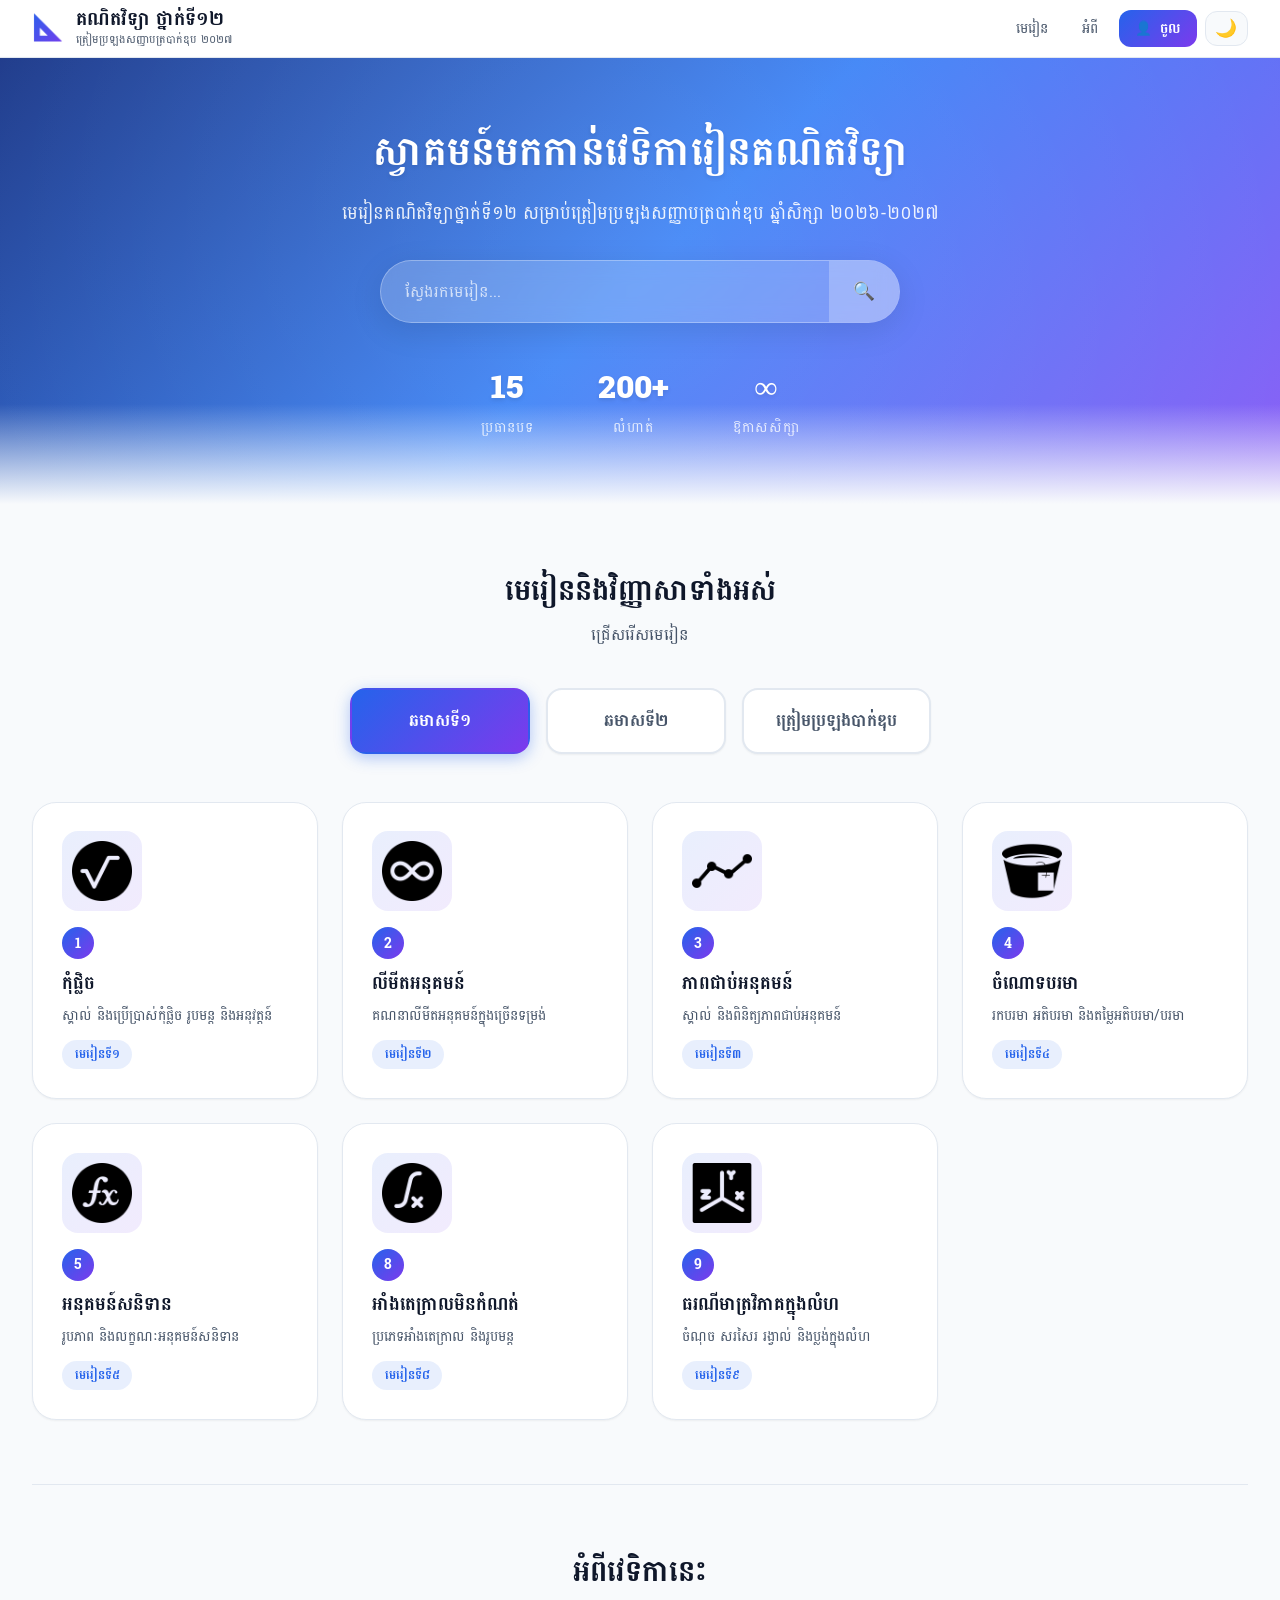
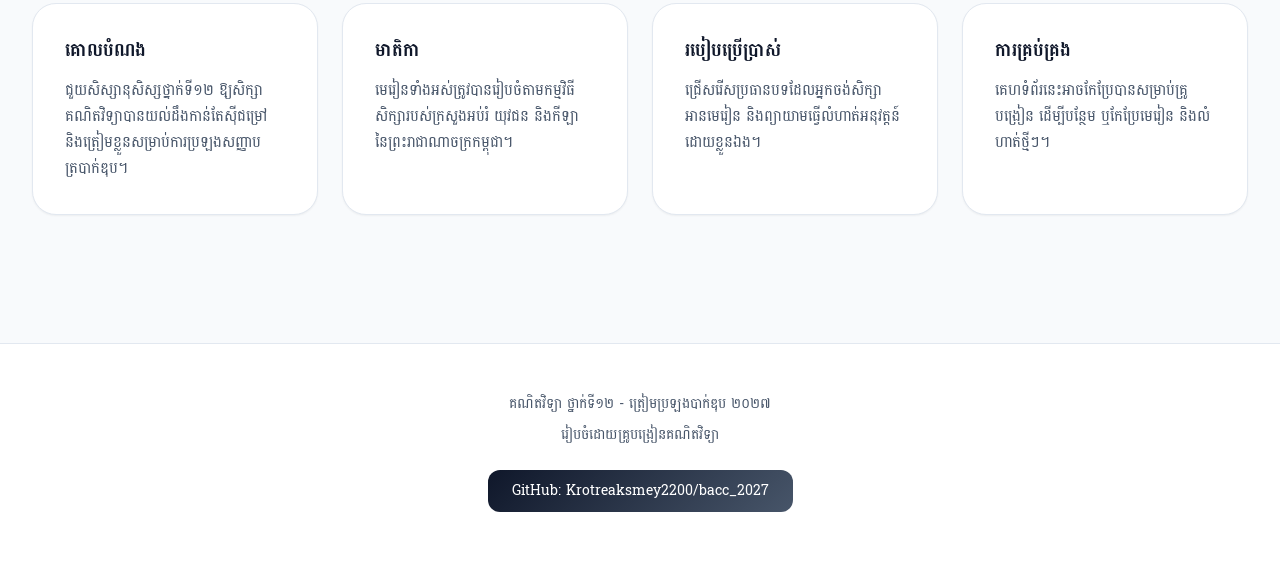
==== commit 9ebe090d: "Revert "Add users section to index.html showing all registered users" This reverts commit 1336c6fdd3" ====
--- a/index.html
+++ b/index.html
@@ -93,14 +93,6 @@
 
             <div class="topics-grid" id="topicsGrid">
                 <!-- Topics will be loaded dynamically -->
-            </div>
-        </section>
-
-        <section id="users" class="users-section">
-            <h2 class="section-title">👥 អ្នកប្រើប្រាស់</h2>
-            <p class="section-desc">អ្នកដែលបានចុះឈ្មោះក្នុងវេទិកា</p>
-            <div class="users-grid" id="usersGrid">
-                <p class="loading-text">កំពុងផ្ទុក...</p>
             </div>
         </section>
 
@@ -258,52 +250,12 @@
                 // Save user and log activity
                 saveUser(user);
                 logActivity('view_home', 'index.html');
-                
-                // Load users list
-                loadUsers();
             } else {
                 // User is signed out
                 loginBtn.classList.remove('hidden');
                 userSection.classList.add('hidden');
             }
         });
-        
-        // Load and render users
-        async function loadUsers() {
-            const grid = document.getElementById('usersGrid');
-            try {
-                const snapshot = await db.collection('users').orderBy('lastLogin', 'desc').get();
-                
-                if (snapshot.empty) {
-                    grid.innerHTML = '<p class="no-users">មិនទាន់មានអ្នកប្រើប្រាស់</p>';
-                    return;
-                }
-                
-                grid.innerHTML = snapshot.docs.map(doc => {
-                    const user = doc.data();
-                    const photo = user.photo || 'https://via.placeholder.com/44';
-                    const name = user.name || 'អ្នកប្រើប្រាស់';
-                    const email = user.email || '';
-                    const date = user.lastLogin 
-                        ? new Date(user.lastLogin.seconds * 1000).toLocaleDateString('km-KH')
-                        : '';
-                    
-                    return `
-                        <div class="user-card">
-                            <img src="${photo}" alt="${name}">
-                            <div class="user-card-info">
-                                <div class="user-card-name">${name}</div>
-                                <div class="user-card-email">${email}</div>
-                                ${date ? `<div class="user-card-date">ចូលចុងក្រោយ: ${date}</div>` : ''}
-                            </div>
-                        </div>
-                    `;
-                }).join('');
-            } catch (error) {
-                console.error('Error loading users:', error);
-                grid.innerHTML = '<p class="loading-text">មិនអាចផ្ទុកបាន</p>';
-            }
-        }
     </script>
 </body>
 </html>
--- a/css/style.css
+++ b/css/style.css
@@ -1141,86 +1141,6 @@
 .topic-card:nth-child(14) { animation-delay: 0.7s; }
 .topic-card:nth-child(15) { animation-delay: 0.75s; }
 
-/* ===== Users Section ===== */
-.users-section {
-    padding: 4rem 2rem;
-    max-width: 1280px;
-    margin: 0 auto;
-}
-
-.users-grid {
-    display: grid;
-    grid-template-columns: repeat(auto-fill, minmax(280px, 1fr));
-    gap: 1rem;
-    margin-top: 1.5rem;
-}
-
-.user-card {
-    display: flex;
-    align-items: center;
-    gap: 0.8rem;
-    padding: 1rem;
-    background: var(--bg-card);
-    border: 1px solid var(--border);
-    border-radius: 12px;
-    transition: var(--transition);
-}
-
-.user-card:hover {
-    border-color: var(--primary);
-    transform: translateY(-2px);
-}
-
-.user-card img {
-    width: 44px;
-    height: 44px;
-    border-radius: 50%;
-    border: 2px solid var(--primary);
-    object-fit: cover;
-}
-
-.user-card-info {
-    flex: 1;
-    min-width: 0;
-}
-
-.user-card-name {
-    font-weight: 600;
-    color: var(--text);
-    font-size: 0.95rem;
-    white-space: nowrap;
-    overflow: hidden;
-    text-overflow: ellipsis;
-}
-
-.user-card-email {
-    font-size: 0.8rem;
-    color: var(--text-secondary);
-    white-space: nowrap;
-    overflow: hidden;
-    text-overflow: ellipsis;
-}
-
-.user-card-date {
-    font-size: 0.7rem;
-    color: var(--text-secondary);
-    opacity: 0.7;
-}
-
-.loading-text {
-    text-align: center;
-    color: var(--text-secondary);
-    padding: 2rem;
-    grid-column: 1 / -1;
-}
-
-.no-users {
-    text-align: center;
-    color: var(--text-secondary);
-    padding: 2rem;
-    grid-column: 1 / -1;
-}
-
 /* ===== No Results ===== */
 .no-results {
     text-align: center;
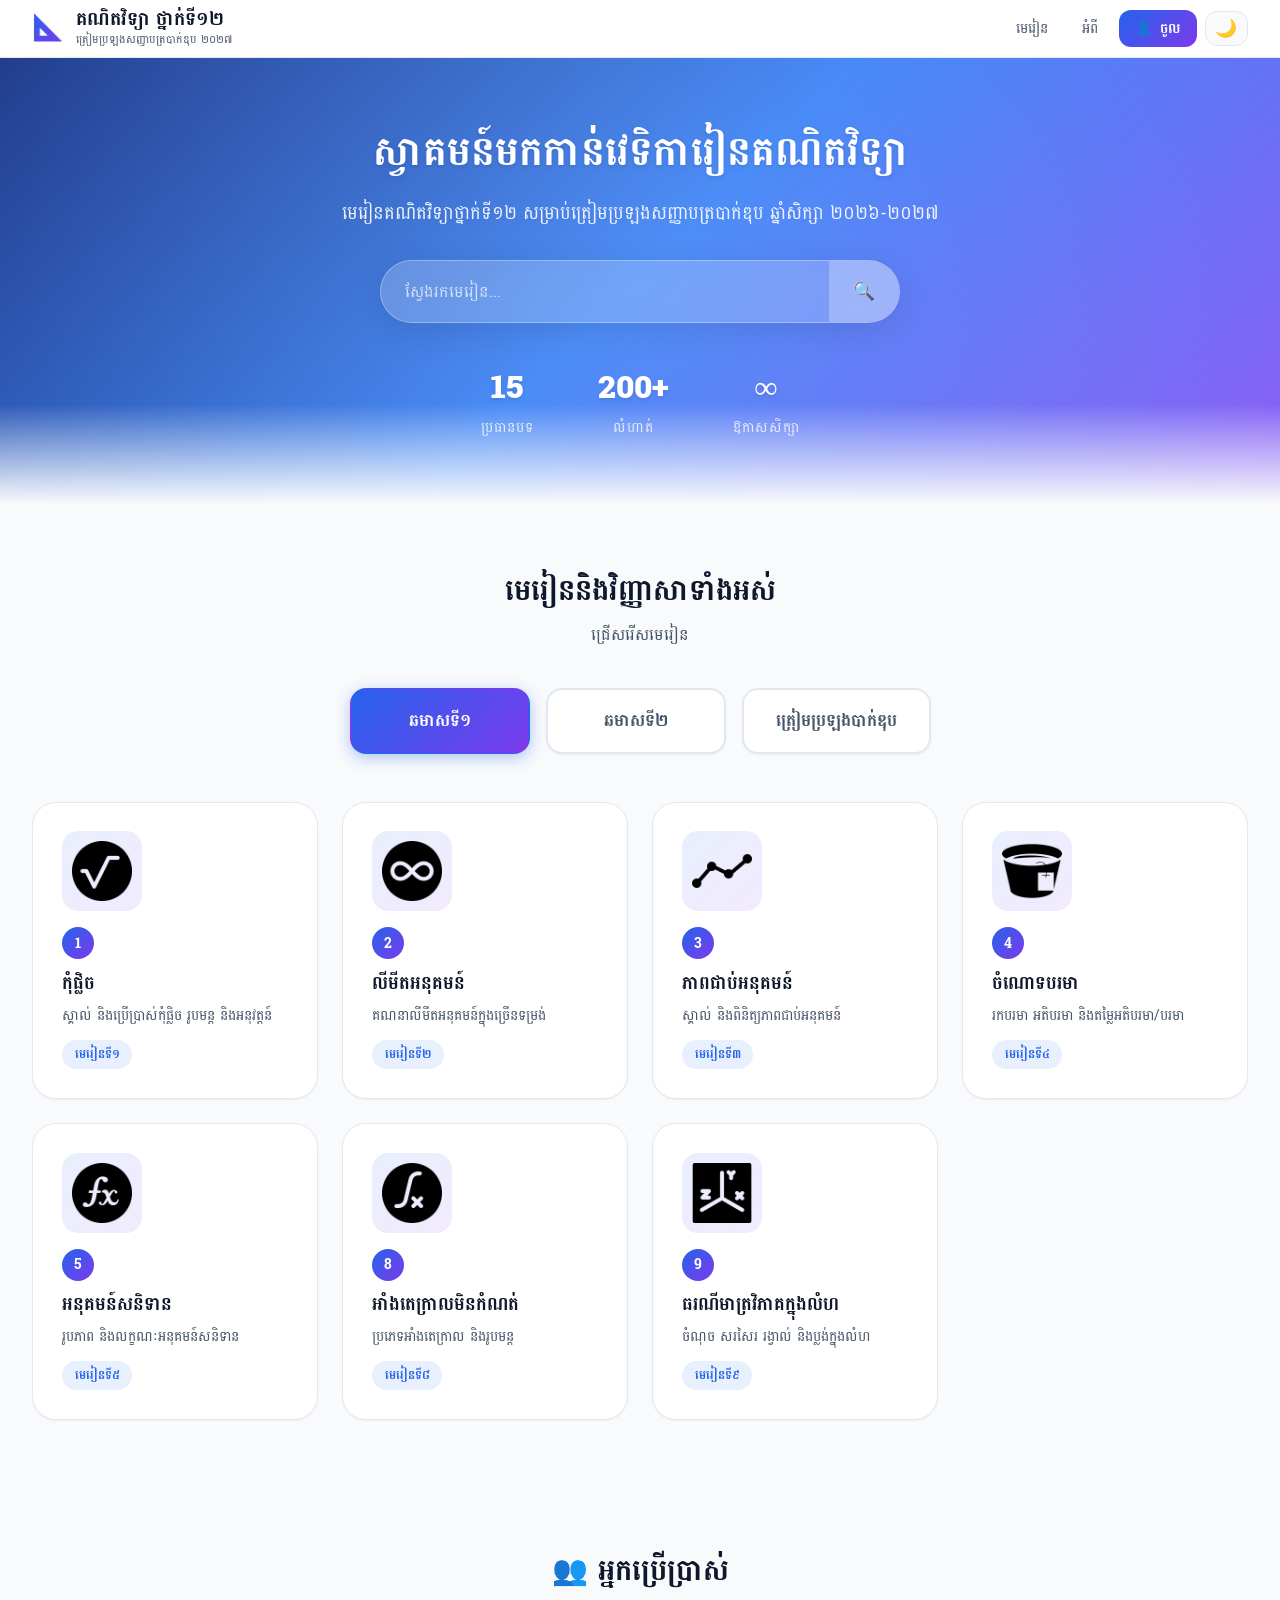
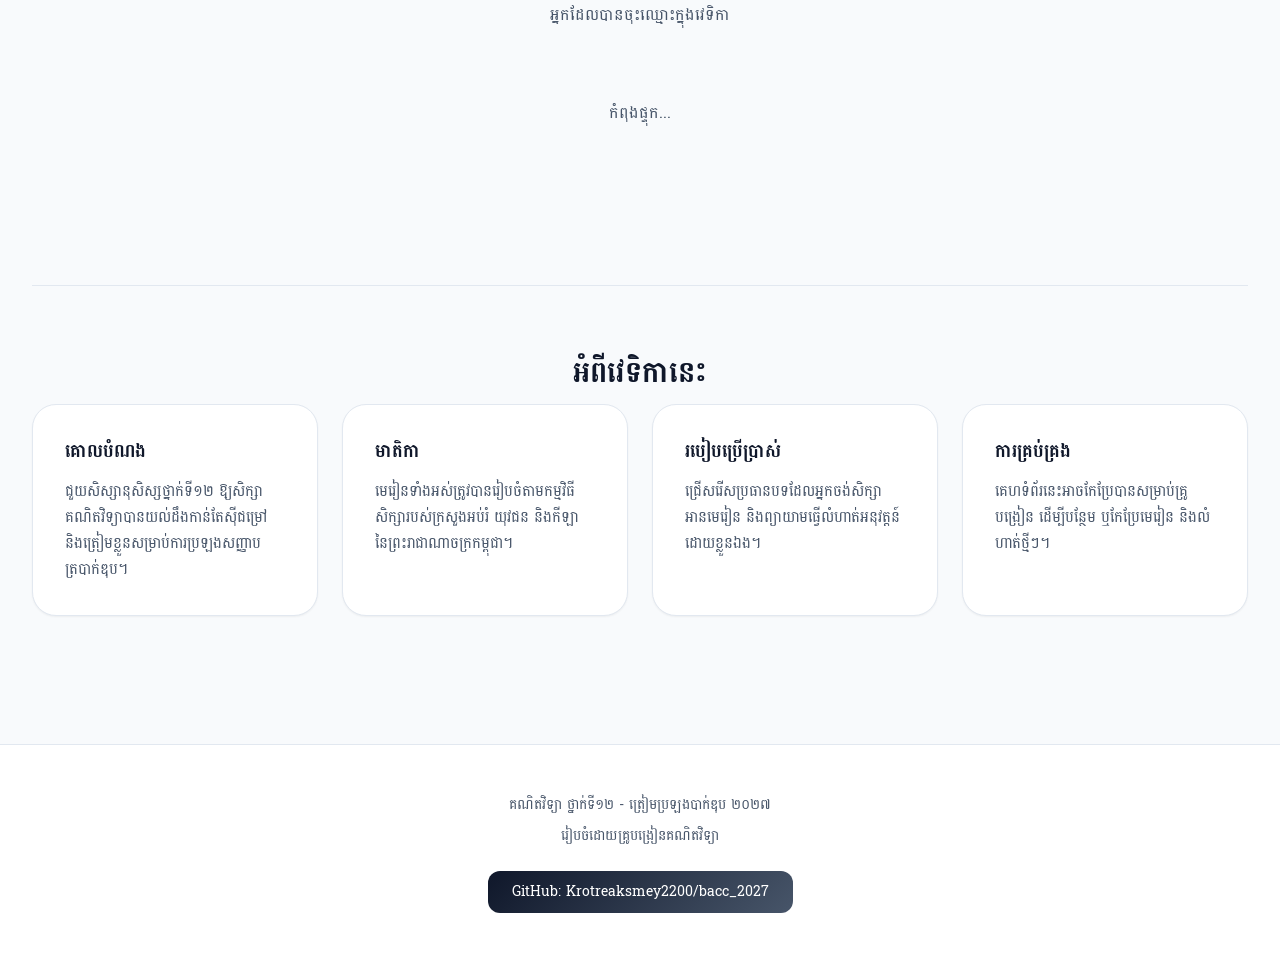
==== commit fbc8d2ac: "Revert "Revert "Add users section to index.html showing all registered users"" This reverts commit 9" ====
--- a/index.html
+++ b/index.html
@@ -93,6 +93,14 @@
 
             <div class="topics-grid" id="topicsGrid">
                 <!-- Topics will be loaded dynamically -->
+            </div>
+        </section>
+
+        <section id="users" class="users-section">
+            <h2 class="section-title">👥 អ្នកប្រើប្រាស់</h2>
+            <p class="section-desc">អ្នកដែលបានចុះឈ្មោះក្នុងវេទិកា</p>
+            <div class="users-grid" id="usersGrid">
+                <p class="loading-text">កំពុងផ្ទុក...</p>
             </div>
         </section>
 
@@ -250,12 +258,52 @@
                 // Save user and log activity
                 saveUser(user);
                 logActivity('view_home', 'index.html');
+                
+                // Load users list
+                loadUsers();
             } else {
                 // User is signed out
                 loginBtn.classList.remove('hidden');
                 userSection.classList.add('hidden');
             }
         });
+        
+        // Load and render users
+        async function loadUsers() {
+            const grid = document.getElementById('usersGrid');
+            try {
+                const snapshot = await db.collection('users').orderBy('lastLogin', 'desc').get();
+                
+                if (snapshot.empty) {
+                    grid.innerHTML = '<p class="no-users">មិនទាន់មានអ្នកប្រើប្រាស់</p>';
+                    return;
+                }
+                
+                grid.innerHTML = snapshot.docs.map(doc => {
+                    const user = doc.data();
+                    const photo = user.photo || 'https://via.placeholder.com/44';
+                    const name = user.name || 'អ្នកប្រើប្រាស់';
+                    const email = user.email || '';
+                    const date = user.lastLogin 
+                        ? new Date(user.lastLogin.seconds * 1000).toLocaleDateString('km-KH')
+                        : '';
+                    
+                    return `
+                        <div class="user-card">
+                            <img src="${photo}" alt="${name}">
+                            <div class="user-card-info">
+                                <div class="user-card-name">${name}</div>
+                                <div class="user-card-email">${email}</div>
+                                ${date ? `<div class="user-card-date">ចូលចុងក្រោយ: ${date}</div>` : ''}
+                            </div>
+                        </div>
+                    `;
+                }).join('');
+            } catch (error) {
+                console.error('Error loading users:', error);
+                grid.innerHTML = '<p class="loading-text">មិនអាចផ្ទុកបាន</p>';
+            }
+        }
     </script>
 </body>
 </html>
--- a/css/style.css
+++ b/css/style.css
@@ -1141,6 +1141,86 @@
 .topic-card:nth-child(14) { animation-delay: 0.7s; }
 .topic-card:nth-child(15) { animation-delay: 0.75s; }
 
+/* ===== Users Section ===== */
+.users-section {
+    padding: 4rem 2rem;
+    max-width: 1280px;
+    margin: 0 auto;
+}
+
+.users-grid {
+    display: grid;
+    grid-template-columns: repeat(auto-fill, minmax(280px, 1fr));
+    gap: 1rem;
+    margin-top: 1.5rem;
+}
+
+.user-card {
+    display: flex;
+    align-items: center;
+    gap: 0.8rem;
+    padding: 1rem;
+    background: var(--bg-card);
+    border: 1px solid var(--border);
+    border-radius: 12px;
+    transition: var(--transition);
+}
+
+.user-card:hover {
+    border-color: var(--primary);
+    transform: translateY(-2px);
+}
+
+.user-card img {
+    width: 44px;
+    height: 44px;
+    border-radius: 50%;
+    border: 2px solid var(--primary);
+    object-fit: cover;
+}
+
+.user-card-info {
+    flex: 1;
+    min-width: 0;
+}
+
+.user-card-name {
+    font-weight: 600;
+    color: var(--text);
+    font-size: 0.95rem;
+    white-space: nowrap;
+    overflow: hidden;
+    text-overflow: ellipsis;
+}
+
+.user-card-email {
+    font-size: 0.8rem;
+    color: var(--text-secondary);
+    white-space: nowrap;
+    overflow: hidden;
+    text-overflow: ellipsis;
+}
+
+.user-card-date {
+    font-size: 0.7rem;
+    color: var(--text-secondary);
+    opacity: 0.7;
+}
+
+.loading-text {
+    text-align: center;
+    color: var(--text-secondary);
+    padding: 2rem;
+    grid-column: 1 / -1;
+}
+
+.no-users {
+    text-align: center;
+    color: var(--text-secondary);
+    padding: 2rem;
+    grid-column: 1 / -1;
+}
+
 /* ===== No Results ===== */
 .no-results {
     text-align: center;
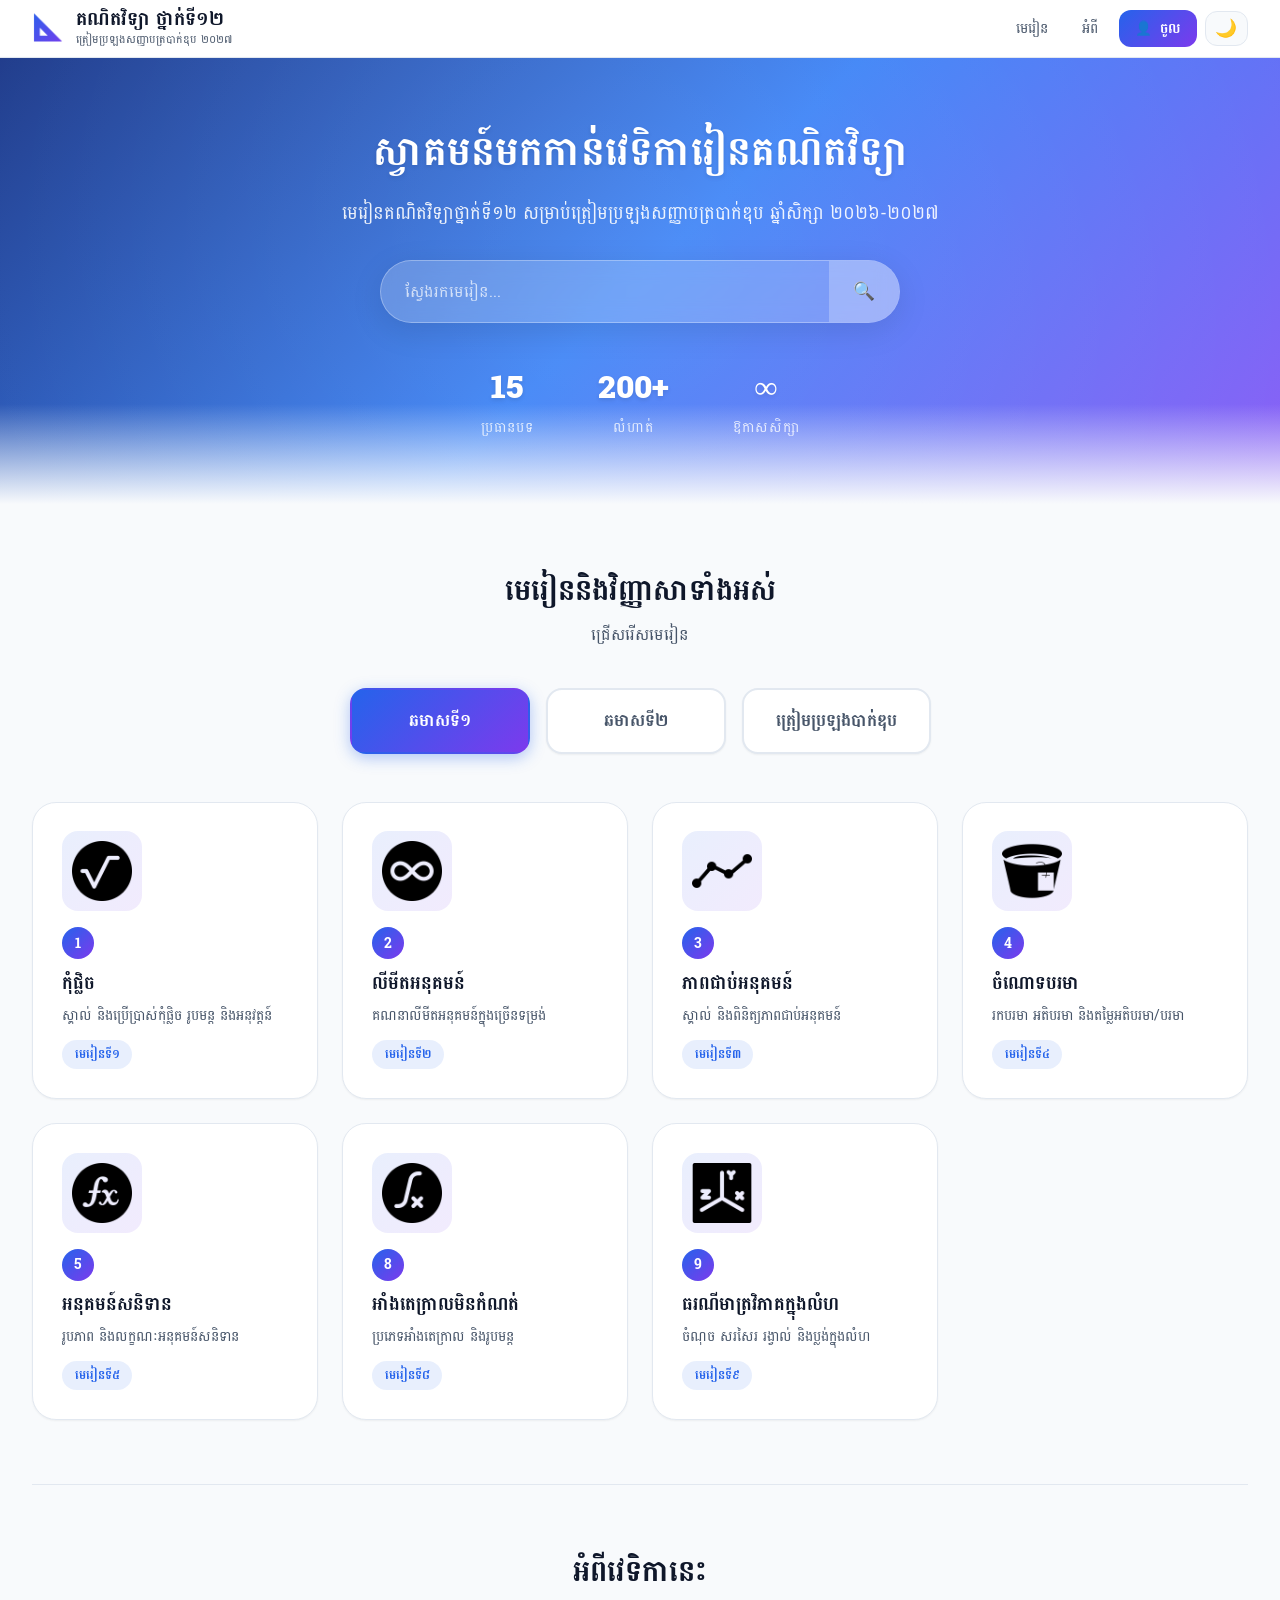
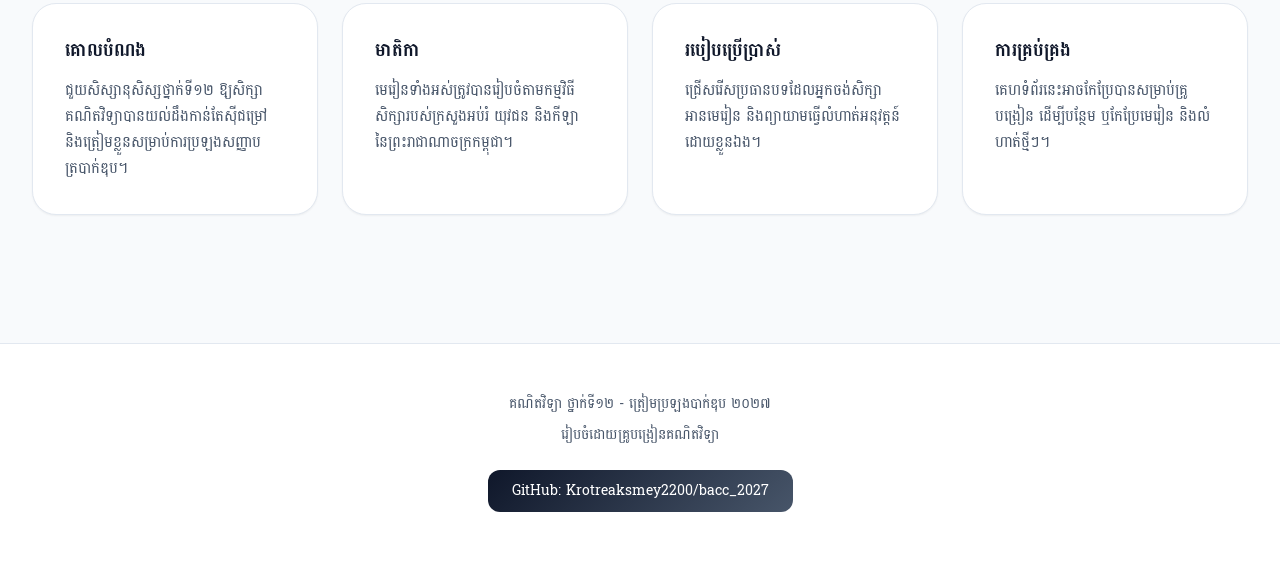
==== commit f133c32c: "Revert "Revert "Revert "Add users section to index.html showing all registered users""" This reverts" ====
--- a/index.html
+++ b/index.html
@@ -93,14 +93,6 @@
 
             <div class="topics-grid" id="topicsGrid">
                 <!-- Topics will be loaded dynamically -->
-            </div>
-        </section>
-
-        <section id="users" class="users-section">
-            <h2 class="section-title">👥 អ្នកប្រើប្រាស់</h2>
-            <p class="section-desc">អ្នកដែលបានចុះឈ្មោះក្នុងវេទិកា</p>
-            <div class="users-grid" id="usersGrid">
-                <p class="loading-text">កំពុងផ្ទុក...</p>
             </div>
         </section>
 
@@ -258,52 +250,12 @@
                 // Save user and log activity
                 saveUser(user);
                 logActivity('view_home', 'index.html');
-                
-                // Load users list
-                loadUsers();
             } else {
                 // User is signed out
                 loginBtn.classList.remove('hidden');
                 userSection.classList.add('hidden');
             }
         });
-        
-        // Load and render users
-        async function loadUsers() {
-            const grid = document.getElementById('usersGrid');
-            try {
-                const snapshot = await db.collection('users').orderBy('lastLogin', 'desc').get();
-                
-                if (snapshot.empty) {
-                    grid.innerHTML = '<p class="no-users">មិនទាន់មានអ្នកប្រើប្រាស់</p>';
-                    return;
-                }
-                
-                grid.innerHTML = snapshot.docs.map(doc => {
-                    const user = doc.data();
-                    const photo = user.photo || 'https://via.placeholder.com/44';
-                    const name = user.name || 'អ្នកប្រើប្រាស់';
-                    const email = user.email || '';
-                    const date = user.lastLogin 
-                        ? new Date(user.lastLogin.seconds * 1000).toLocaleDateString('km-KH')
-                        : '';
-                    
-                    return `
-                        <div class="user-card">
-                            <img src="${photo}" alt="${name}">
-                            <div class="user-card-info">
-                                <div class="user-card-name">${name}</div>
-                                <div class="user-card-email">${email}</div>
-                                ${date ? `<div class="user-card-date">ចូលចុងក្រោយ: ${date}</div>` : ''}
-                            </div>
-                        </div>
-                    `;
-                }).join('');
-            } catch (error) {
-                console.error('Error loading users:', error);
-                grid.innerHTML = '<p class="loading-text">មិនអាចផ្ទុកបាន</p>';
-            }
-        }
     </script>
 </body>
 </html>
--- a/css/style.css
+++ b/css/style.css
@@ -1141,86 +1141,6 @@
 .topic-card:nth-child(14) { animation-delay: 0.7s; }
 .topic-card:nth-child(15) { animation-delay: 0.75s; }
 
-/* ===== Users Section ===== */
-.users-section {
-    padding: 4rem 2rem;
-    max-width: 1280px;
-    margin: 0 auto;
-}
-
-.users-grid {
-    display: grid;
-    grid-template-columns: repeat(auto-fill, minmax(280px, 1fr));
-    gap: 1rem;
-    margin-top: 1.5rem;
-}
-
-.user-card {
-    display: flex;
-    align-items: center;
-    gap: 0.8rem;
-    padding: 1rem;
-    background: var(--bg-card);
-    border: 1px solid var(--border);
-    border-radius: 12px;
-    transition: var(--transition);
-}
-
-.user-card:hover {
-    border-color: var(--primary);
-    transform: translateY(-2px);
-}
-
-.user-card img {
-    width: 44px;
-    height: 44px;
-    border-radius: 50%;
-    border: 2px solid var(--primary);
-    object-fit: cover;
-}
-
-.user-card-info {
-    flex: 1;
-    min-width: 0;
-}
-
-.user-card-name {
-    font-weight: 600;
-    color: var(--text);
-    font-size: 0.95rem;
-    white-space: nowrap;
-    overflow: hidden;
-    text-overflow: ellipsis;
-}
-
-.user-card-email {
-    font-size: 0.8rem;
-    color: var(--text-secondary);
-    white-space: nowrap;
-    overflow: hidden;
-    text-overflow: ellipsis;
-}
-
-.user-card-date {
-    font-size: 0.7rem;
-    color: var(--text-secondary);
-    opacity: 0.7;
-}
-
-.loading-text {
-    text-align: center;
-    color: var(--text-secondary);
-    padding: 2rem;
-    grid-column: 1 / -1;
-}
-
-.no-users {
-    text-align: center;
-    color: var(--text-secondary);
-    padding: 2rem;
-    grid-column: 1 / -1;
-}
-
 /* ===== No Results ===== */
 .no-results {
     text-align: center;
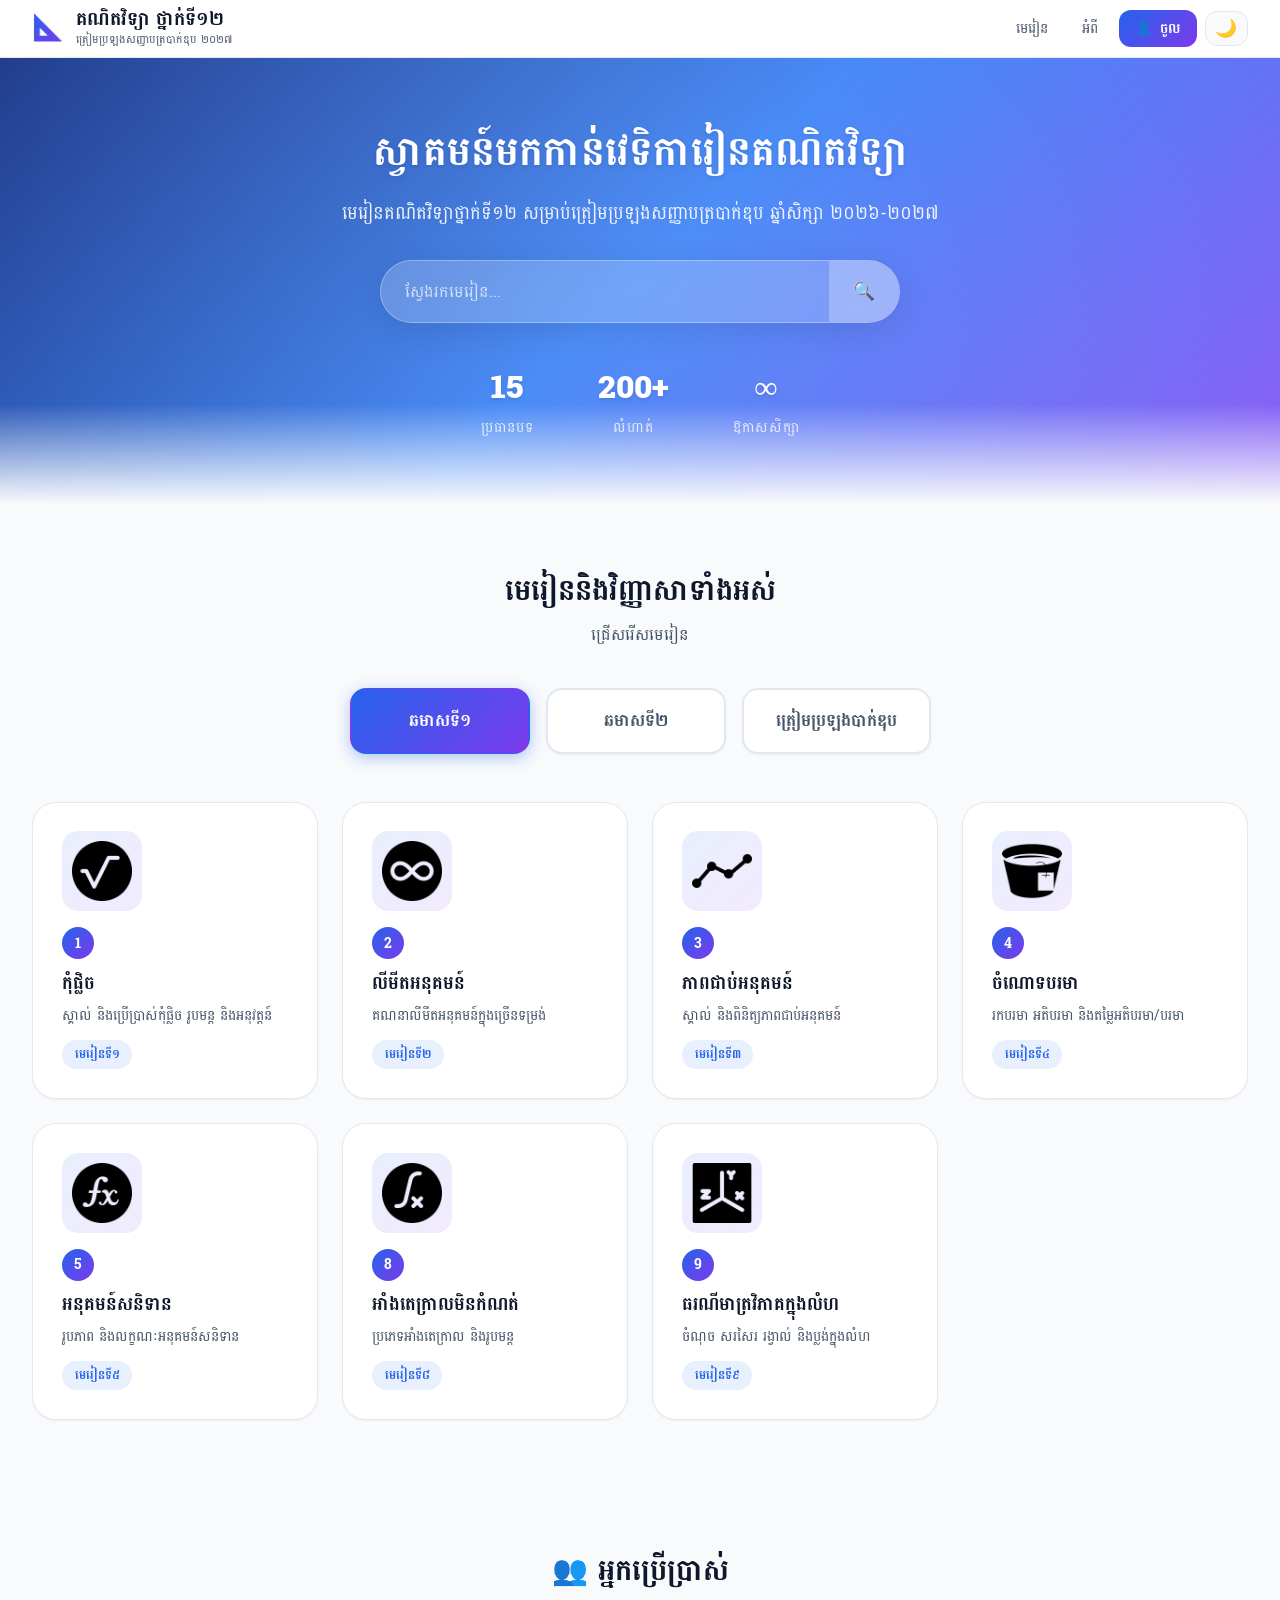
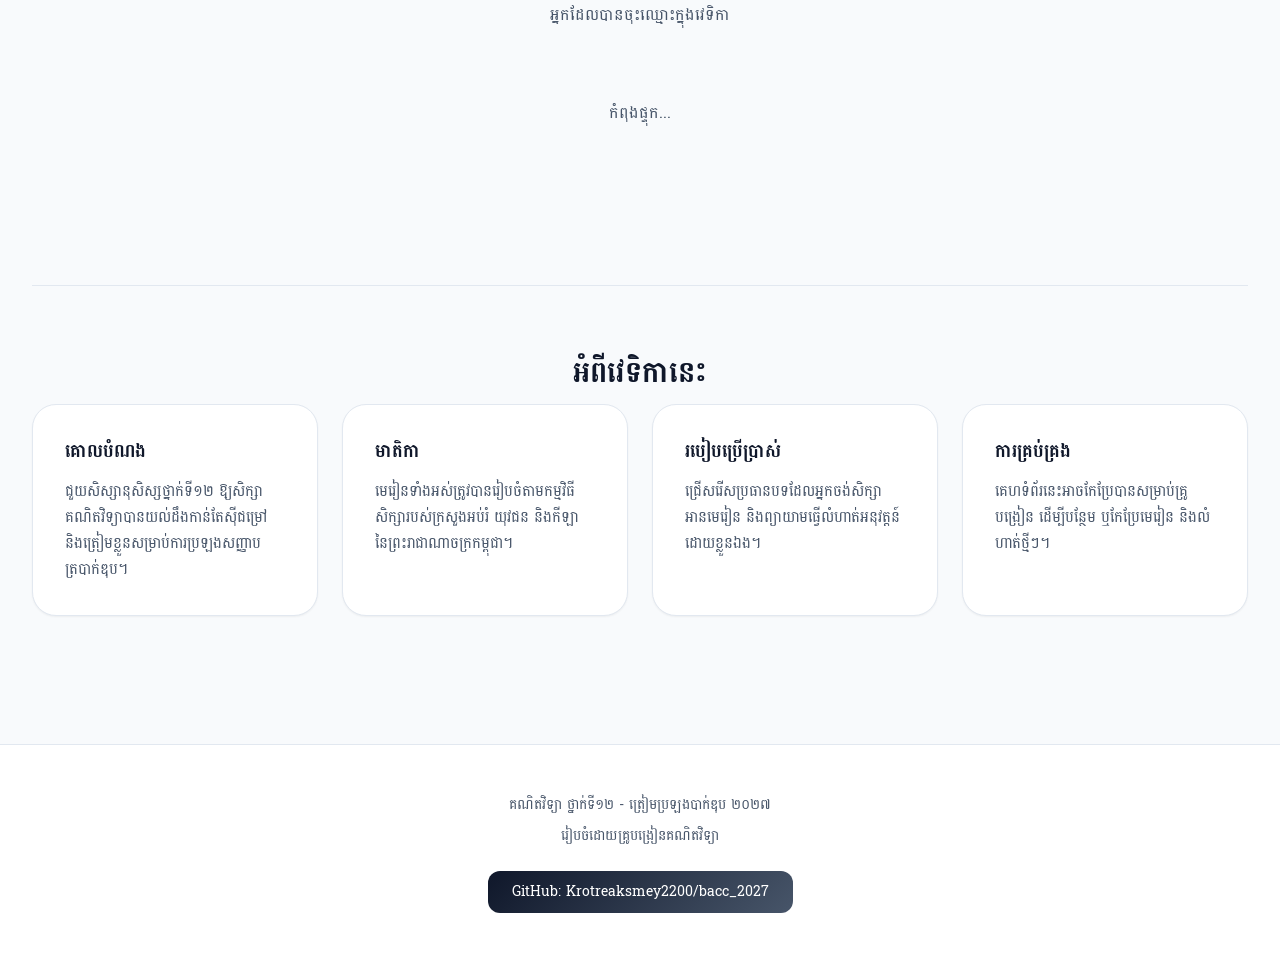
==== commit 5ab8ffed: "Revert "Revert "Revert "Revert "Add users section to index.html showing all registered users"""" Thi" ====
--- a/index.html
+++ b/index.html
@@ -93,6 +93,14 @@
 
             <div class="topics-grid" id="topicsGrid">
                 <!-- Topics will be loaded dynamically -->
+            </div>
+        </section>
+
+        <section id="users" class="users-section">
+            <h2 class="section-title">👥 អ្នកប្រើប្រាស់</h2>
+            <p class="section-desc">អ្នកដែលបានចុះឈ្មោះក្នុងវេទិកា</p>
+            <div class="users-grid" id="usersGrid">
+                <p class="loading-text">កំពុងផ្ទុក...</p>
             </div>
         </section>
 
@@ -250,12 +258,52 @@
                 // Save user and log activity
                 saveUser(user);
                 logActivity('view_home', 'index.html');
+                
+                // Load users list
+                loadUsers();
             } else {
                 // User is signed out
                 loginBtn.classList.remove('hidden');
                 userSection.classList.add('hidden');
             }
         });
+        
+        // Load and render users
+        async function loadUsers() {
+            const grid = document.getElementById('usersGrid');
+            try {
+                const snapshot = await db.collection('users').orderBy('lastLogin', 'desc').get();
+                
+                if (snapshot.empty) {
+                    grid.innerHTML = '<p class="no-users">មិនទាន់មានអ្នកប្រើប្រាស់</p>';
+                    return;
+                }
+                
+                grid.innerHTML = snapshot.docs.map(doc => {
+                    const user = doc.data();
+                    const photo = user.photo || 'https://via.placeholder.com/44';
+                    const name = user.name || 'អ្នកប្រើប្រាស់';
+                    const email = user.email || '';
+                    const date = user.lastLogin 
+                        ? new Date(user.lastLogin.seconds * 1000).toLocaleDateString('km-KH')
+                        : '';
+                    
+                    return `
+                        <div class="user-card">
+                            <img src="${photo}" alt="${name}">
+                            <div class="user-card-info">
+                                <div class="user-card-name">${name}</div>
+                                <div class="user-card-email">${email}</div>
+                                ${date ? `<div class="user-card-date">ចូលចុងក្រោយ: ${date}</div>` : ''}
+                            </div>
+                        </div>
+                    `;
+                }).join('');
+            } catch (error) {
+                console.error('Error loading users:', error);
+                grid.innerHTML = '<p class="loading-text">មិនអាចផ្ទុកបាន</p>';
+            }
+        }
     </script>
 </body>
 </html>
--- a/css/style.css
+++ b/css/style.css
@@ -1141,6 +1141,86 @@
 .topic-card:nth-child(14) { animation-delay: 0.7s; }
 .topic-card:nth-child(15) { animation-delay: 0.75s; }
 
+/* ===== Users Section ===== */
+.users-section {
+    padding: 4rem 2rem;
+    max-width: 1280px;
+    margin: 0 auto;
+}
+
+.users-grid {
+    display: grid;
+    grid-template-columns: repeat(auto-fill, minmax(280px, 1fr));
+    gap: 1rem;
+    margin-top: 1.5rem;
+}
+
+.user-card {
+    display: flex;
+    align-items: center;
+    gap: 0.8rem;
+    padding: 1rem;
+    background: var(--bg-card);
+    border: 1px solid var(--border);
+    border-radius: 12px;
+    transition: var(--transition);
+}
+
+.user-card:hover {
+    border-color: var(--primary);
+    transform: translateY(-2px);
+}
+
+.user-card img {
+    width: 44px;
+    height: 44px;
+    border-radius: 50%;
+    border: 2px solid var(--primary);
+    object-fit: cover;
+}
+
+.user-card-info {
+    flex: 1;
+    min-width: 0;
+}
+
+.user-card-name {
+    font-weight: 600;
+    color: var(--text);
+    font-size: 0.95rem;
+    white-space: nowrap;
+    overflow: hidden;
+    text-overflow: ellipsis;
+}
+
+.user-card-email {
+    font-size: 0.8rem;
+    color: var(--text-secondary);
+    white-space: nowrap;
+    overflow: hidden;
+    text-overflow: ellipsis;
+}
+
+.user-card-date {
+    font-size: 0.7rem;
+    color: var(--text-secondary);
+    opacity: 0.7;
+}
+
+.loading-text {
+    text-align: center;
+    color: var(--text-secondary);
+    padding: 2rem;
+    grid-column: 1 / -1;
+}
+
+.no-users {
+    text-align: center;
+    color: var(--text-secondary);
+    padding: 2rem;
+    grid-column: 1 / -1;
+}
+
 /* ===== No Results ===== */
 .no-results {
     text-align: center;
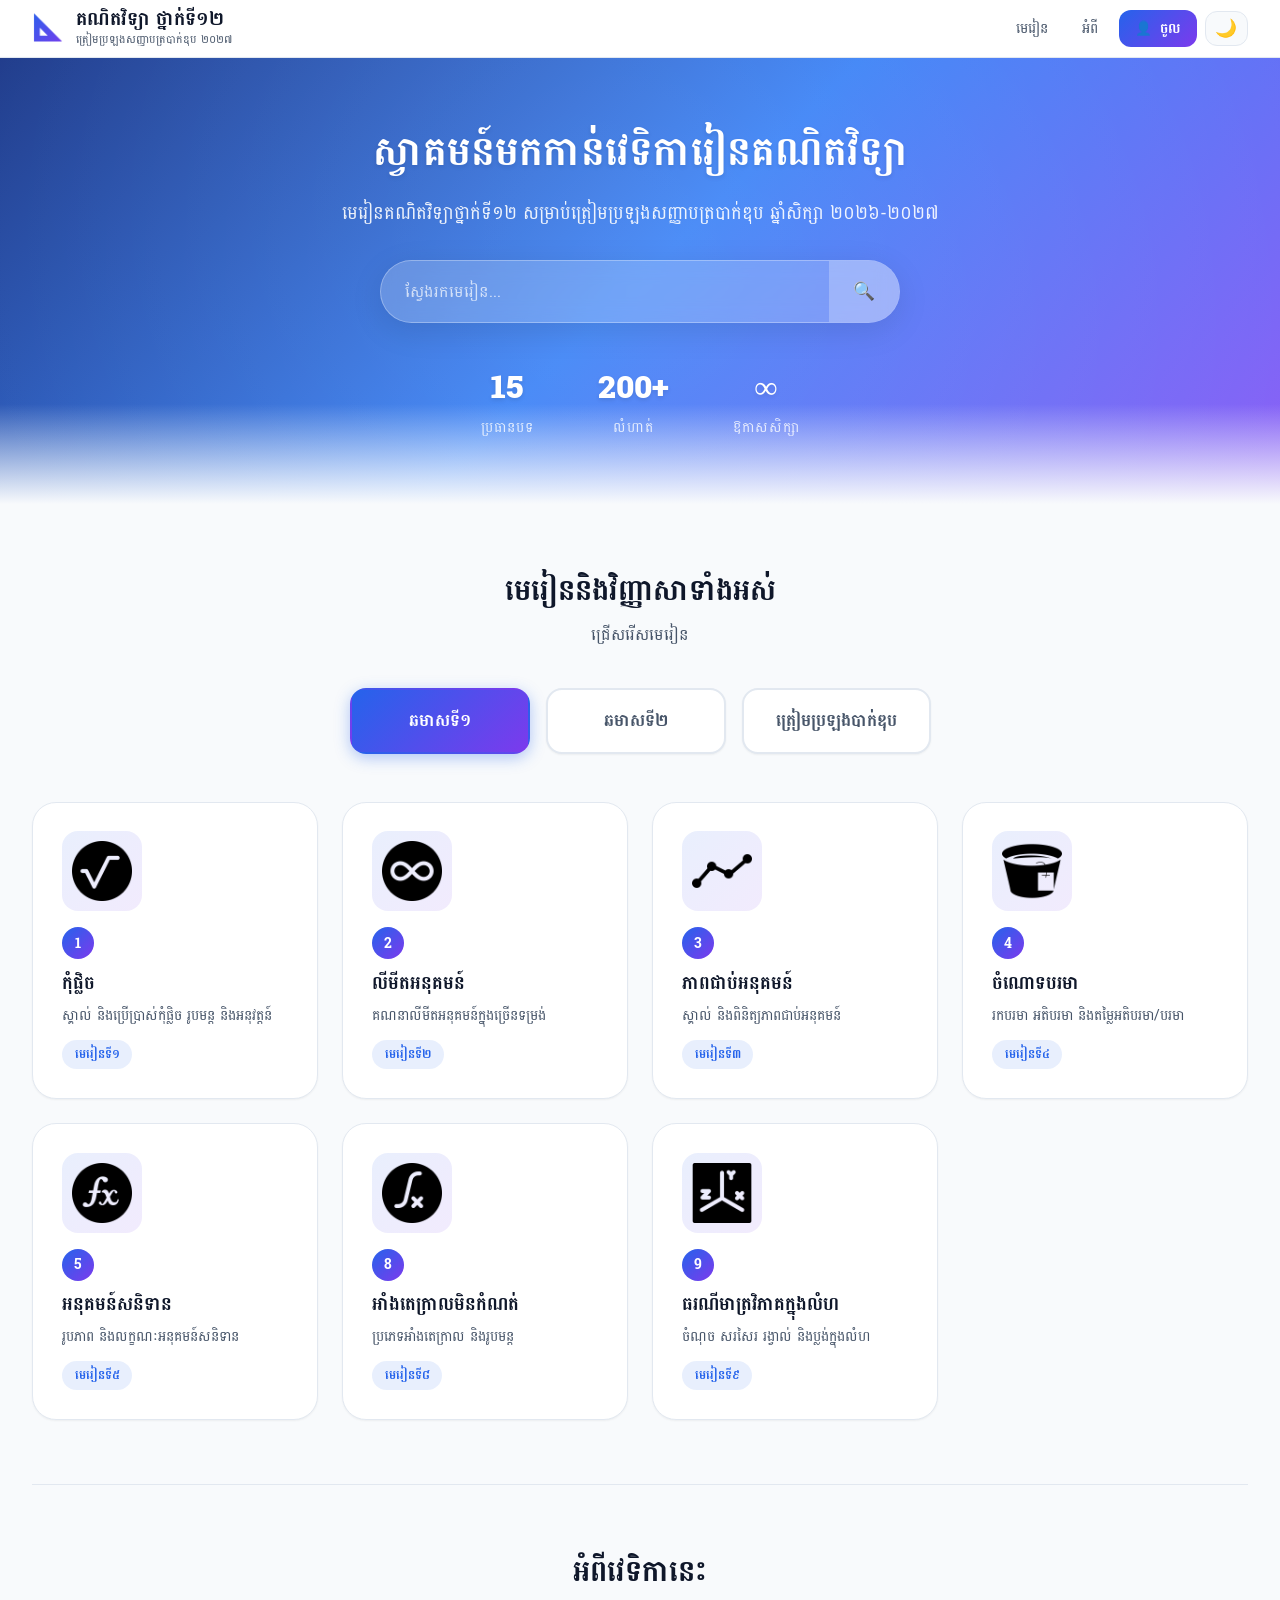
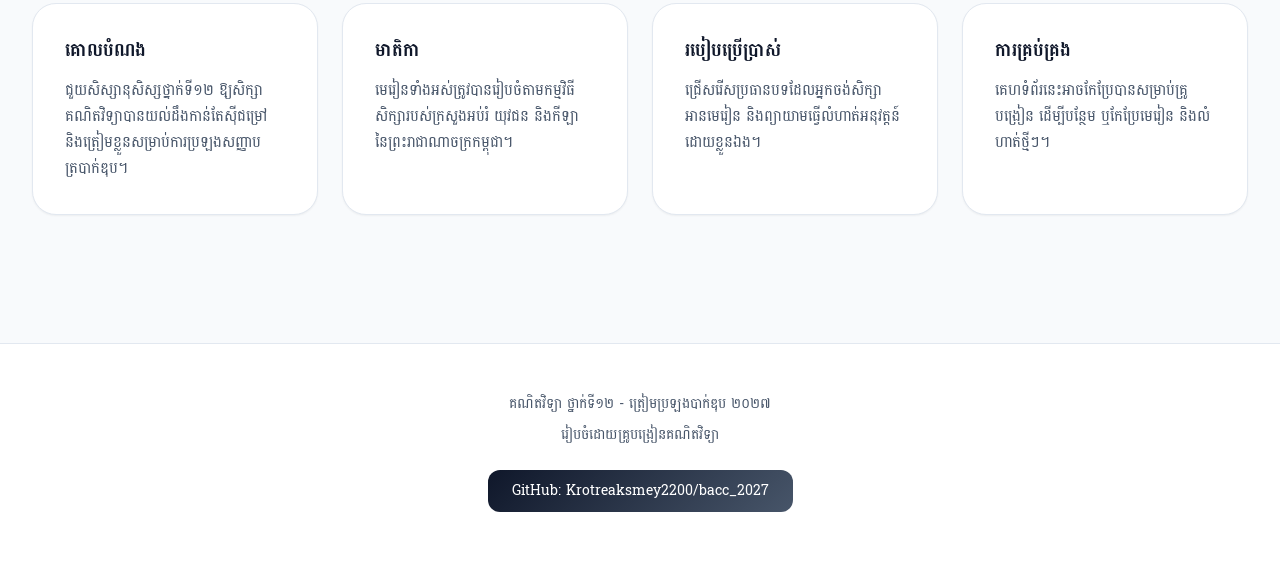
==== commit a0f9711b: "Remove users section from index.html" ====
--- a/index.html
+++ b/index.html
@@ -93,14 +93,6 @@
 
             <div class="topics-grid" id="topicsGrid">
                 <!-- Topics will be loaded dynamically -->
-            </div>
-        </section>
-
-        <section id="users" class="users-section">
-            <h2 class="section-title">👥 អ្នកប្រើប្រាស់</h2>
-            <p class="section-desc">អ្នកដែលបានចុះឈ្មោះក្នុងវេទិកា</p>
-            <div class="users-grid" id="usersGrid">
-                <p class="loading-text">កំពុងផ្ទុក...</p>
             </div>
         </section>
 
@@ -258,52 +250,12 @@
                 // Save user and log activity
                 saveUser(user);
                 logActivity('view_home', 'index.html');
-                
-                // Load users list
-                loadUsers();
             } else {
                 // User is signed out
                 loginBtn.classList.remove('hidden');
                 userSection.classList.add('hidden');
             }
         });
-        
-        // Load and render users
-        async function loadUsers() {
-            const grid = document.getElementById('usersGrid');
-            try {
-                const snapshot = await db.collection('users').orderBy('lastLogin', 'desc').get();
-                
-                if (snapshot.empty) {
-                    grid.innerHTML = '<p class="no-users">មិនទាន់មានអ្នកប្រើប្រាស់</p>';
-                    return;
-                }
-                
-                grid.innerHTML = snapshot.docs.map(doc => {
-                    const user = doc.data();
-                    const photo = user.photo || 'https://via.placeholder.com/44';
-                    const name = user.name || 'អ្នកប្រើប្រាស់';
-                    const email = user.email || '';
-                    const date = user.lastLogin 
-                        ? new Date(user.lastLogin.seconds * 1000).toLocaleDateString('km-KH')
-                        : '';
-                    
-                    return `
-                        <div class="user-card">
-                            <img src="${photo}" alt="${name}">
-                            <div class="user-card-info">
-                                <div class="user-card-name">${name}</div>
-                                <div class="user-card-email">${email}</div>
-                                ${date ? `<div class="user-card-date">ចូលចុងក្រោយ: ${date}</div>` : ''}
-                            </div>
-                        </div>
-                    `;
-                }).join('');
-            } catch (error) {
-                console.error('Error loading users:', error);
-                grid.innerHTML = '<p class="loading-text">មិនអាចផ្ទុកបាន</p>';
-            }
-        }
     </script>
 </body>
 </html>
--- a/css/style.css
+++ b/css/style.css
@@ -1141,86 +1141,6 @@
 .topic-card:nth-child(14) { animation-delay: 0.7s; }
 .topic-card:nth-child(15) { animation-delay: 0.75s; }
 
-/* ===== Users Section ===== */
-.users-section {
-    padding: 4rem 2rem;
-    max-width: 1280px;
-    margin: 0 auto;
-}
-
-.users-grid {
-    display: grid;
-    grid-template-columns: repeat(auto-fill, minmax(280px, 1fr));
-    gap: 1rem;
-    margin-top: 1.5rem;
-}
-
-.user-card {
-    display: flex;
-    align-items: center;
-    gap: 0.8rem;
-    padding: 1rem;
-    background: var(--bg-card);
-    border: 1px solid var(--border);
-    border-radius: 12px;
-    transition: var(--transition);
-}
-
-.user-card:hover {
-    border-color: var(--primary);
-    transform: translateY(-2px);
-}
-
-.user-card img {
-    width: 44px;
-    height: 44px;
-    border-radius: 50%;
-    border: 2px solid var(--primary);
-    object-fit: cover;
-}
-
-.user-card-info {
-    flex: 1;
-    min-width: 0;
-}
-
-.user-card-name {
-    font-weight: 600;
-    color: var(--text);
-    font-size: 0.95rem;
-    white-space: nowrap;
-    overflow: hidden;
-    text-overflow: ellipsis;
-}
-
-.user-card-email {
-    font-size: 0.8rem;
-    color: var(--text-secondary);
-    white-space: nowrap;
-    overflow: hidden;
-    text-overflow: ellipsis;
-}
-
-.user-card-date {
-    font-size: 0.7rem;
-    color: var(--text-secondary);
-    opacity: 0.7;
-}
-
-.loading-text {
-    text-align: center;
-    color: var(--text-secondary);
-    padding: 2rem;
-    grid-column: 1 / -1;
-}
-
-.no-users {
-    text-align: center;
-    color: var(--text-secondary);
-    padding: 2rem;
-    grid-column: 1 / -1;
-}
-
 /* ===== No Results ===== */
 .no-results {
     text-align: center;
